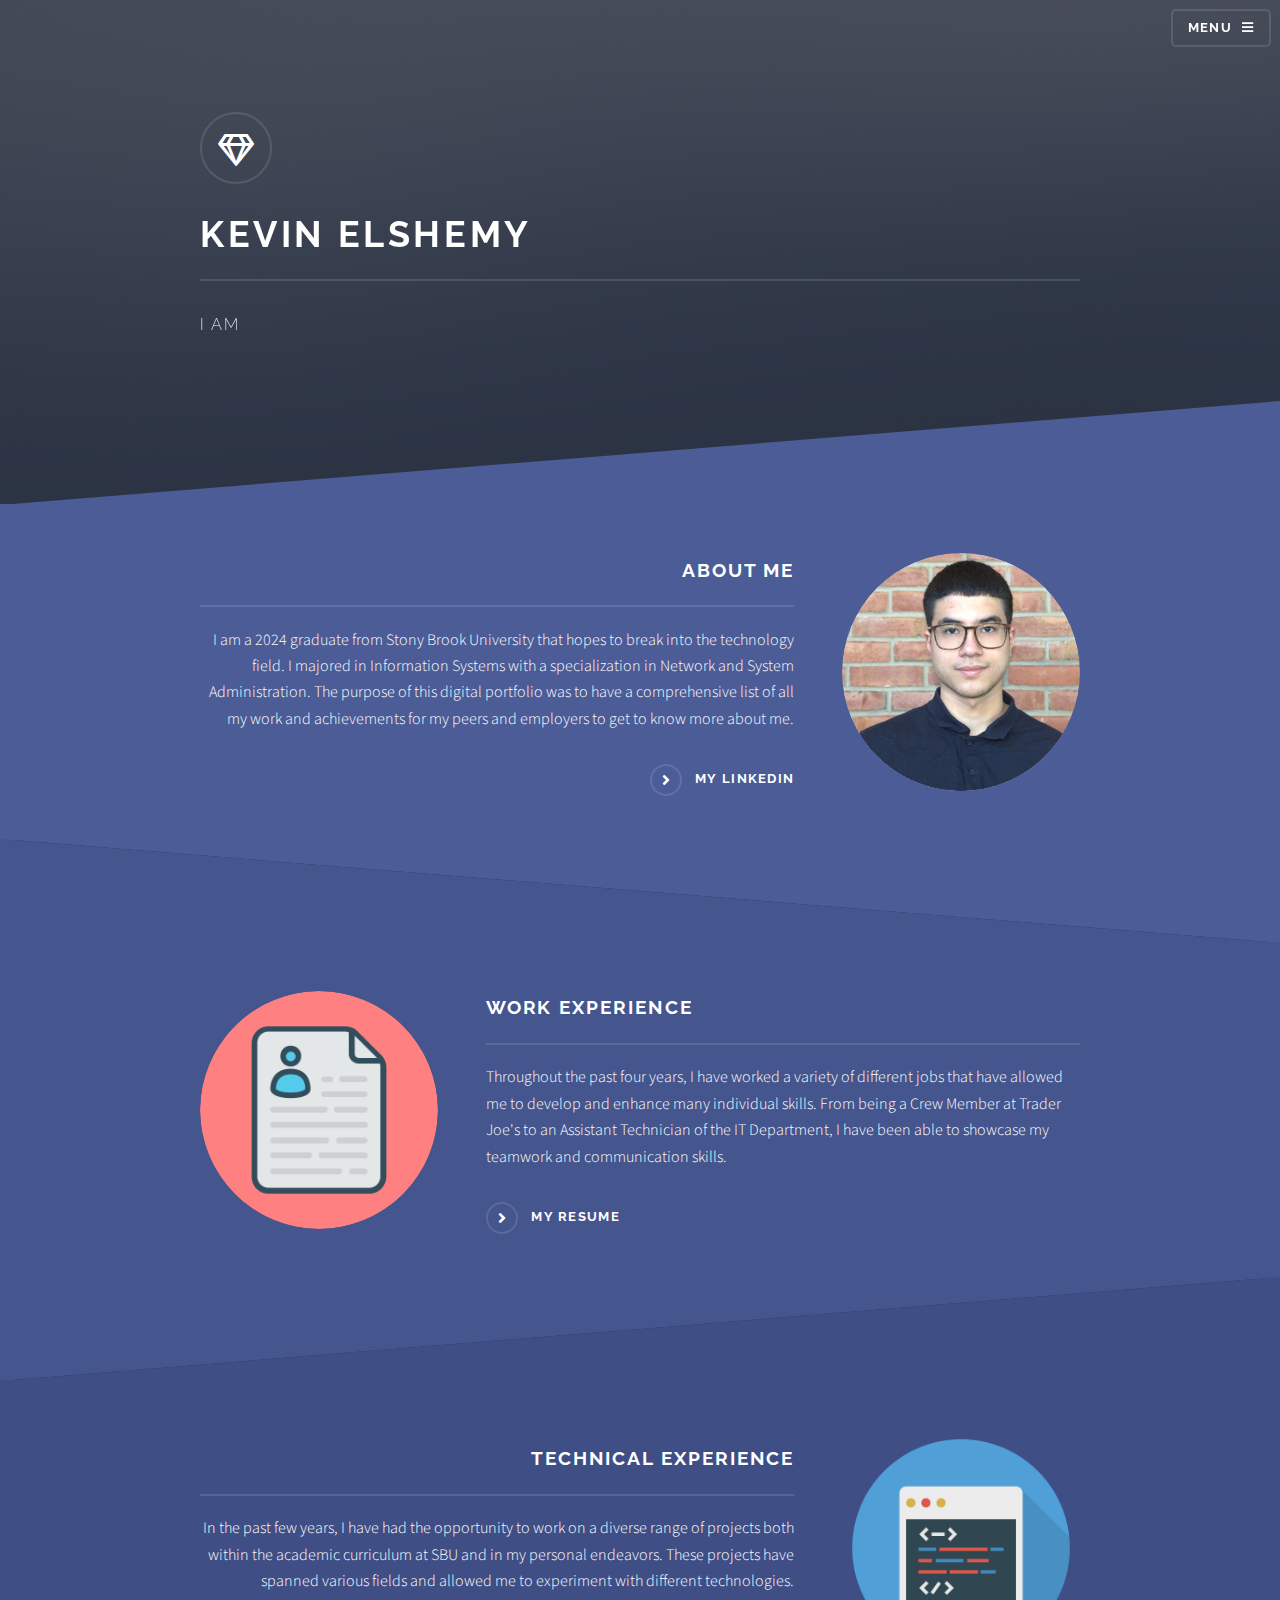
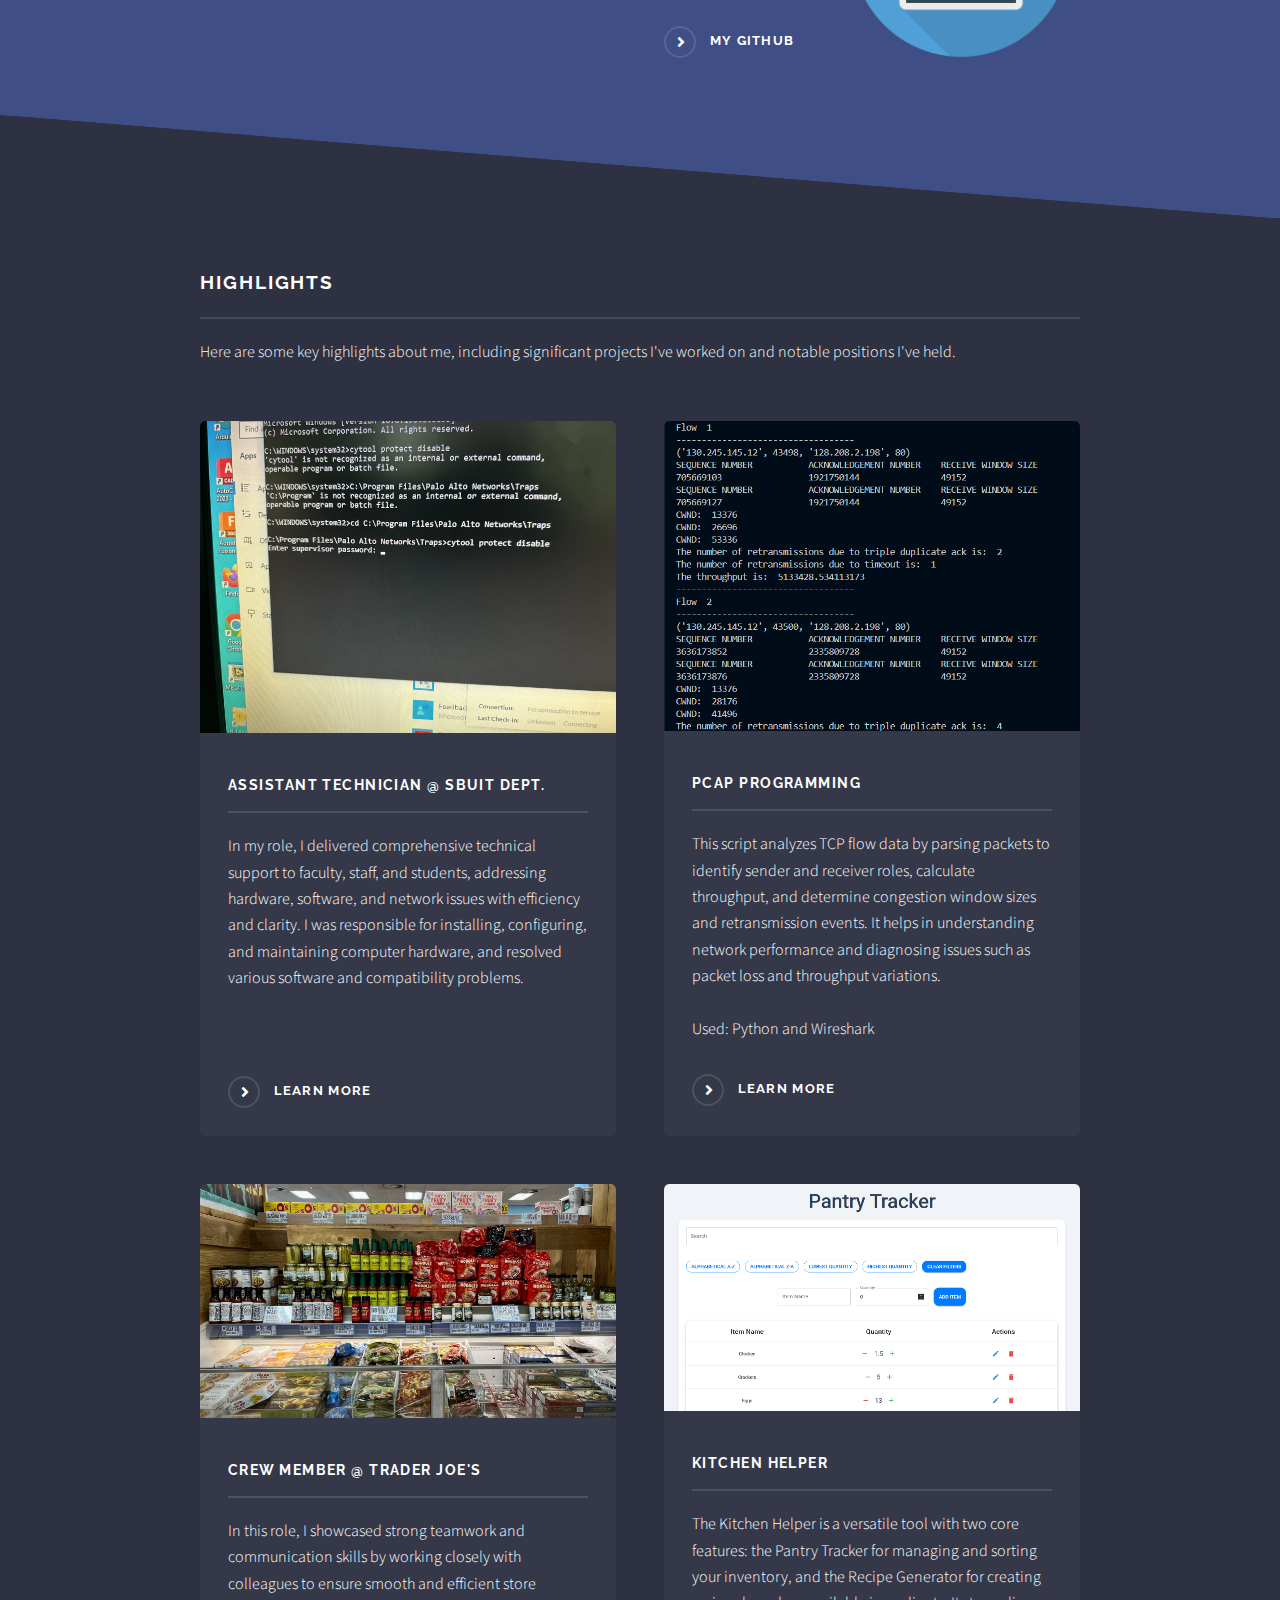
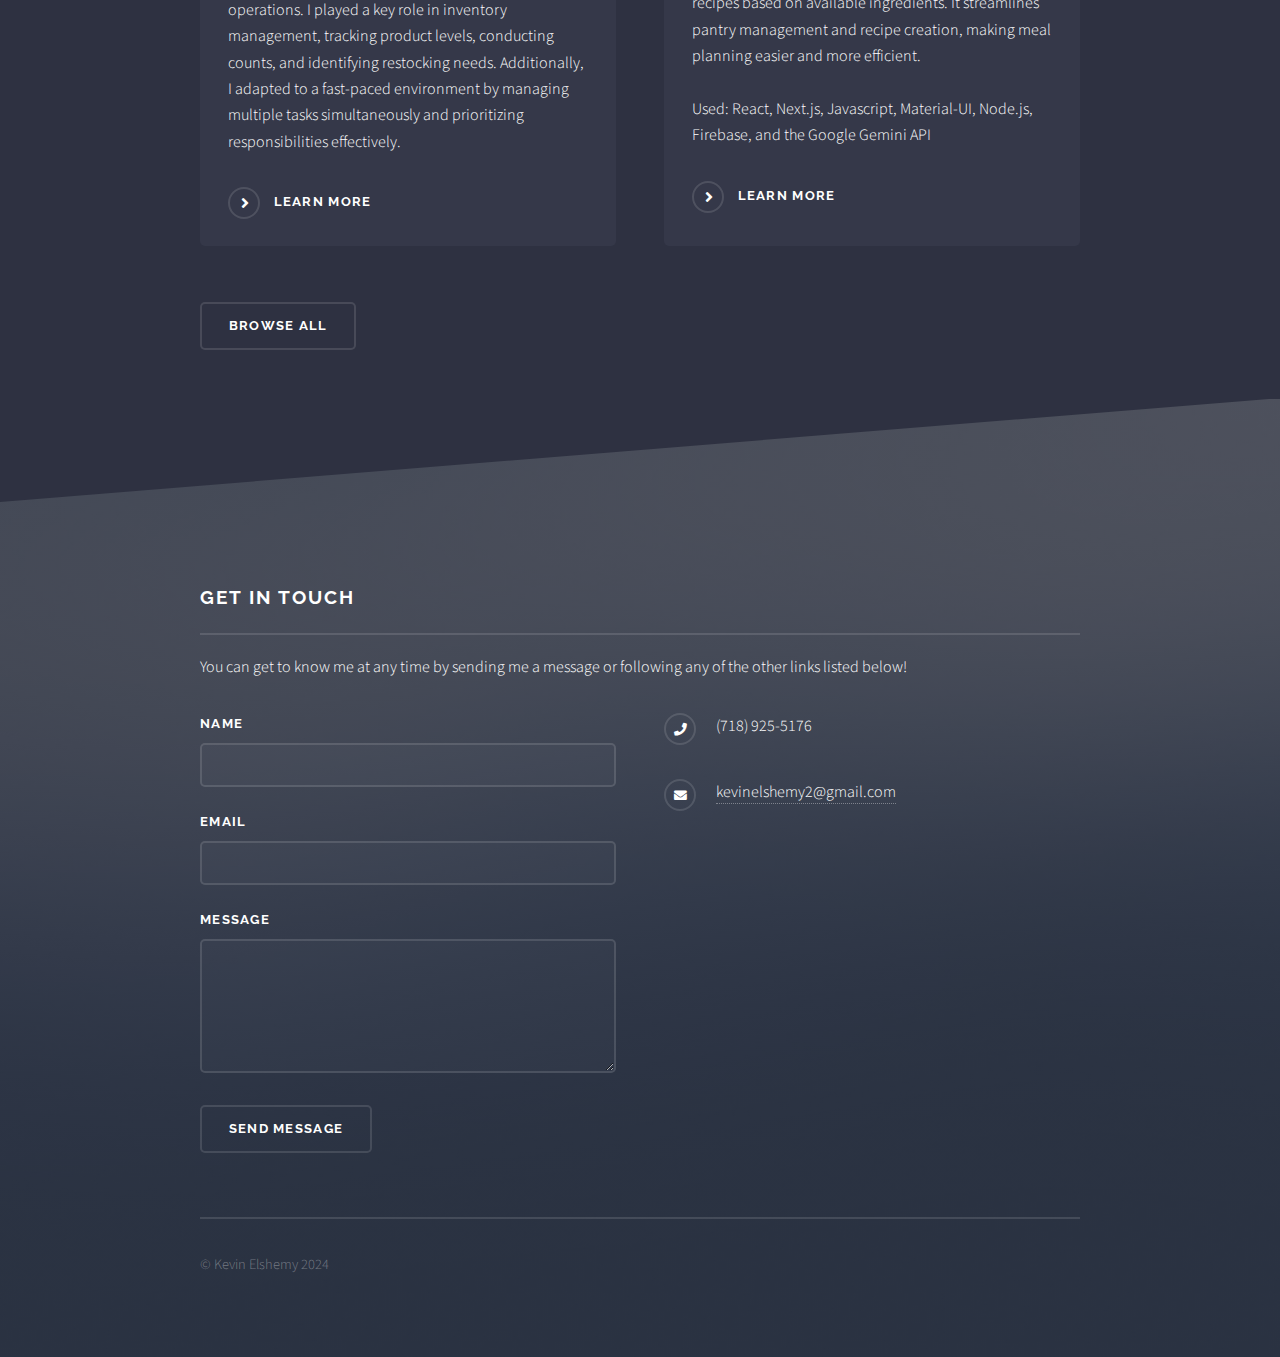
==== index.html @ bd6523e5 "first commit" ====
<!DOCTYPE HTML>

<html>
	<head>
		<title>Kevin Elshemy's Portfolio</title>
		<meta charset="utf-8" />
		<meta name="viewport" content="width=device-width, initial-scale=1, user-scalable=no" />
		<link rel="stylesheet" href="assets/css/main.css" />
		<noscript><link rel="stylesheet" href="assets/css/noscript.css" /></noscript>
	</head>
	<body class="is-preload">

		<!-- Page Wrapper -->
			<div id="page-wrapper">

				<!-- Header -->
					<header id="header" class="alt">
						<h1><a href="index.html">Top</a></h1>
						<nav>
							<a href="#menu">Menu</a>
						</nav>
					</header>

				<!-- Menu -->
					<nav id="menu">
						<div class="inner">
							<h2>Menu</h2>
							<ul class="links">
								<li><a href="index.html">Home</a></li>
								<li><a href="highlights.html">Highlights</a></li>
								<li><a href="skills.html">Skills</a></li>
							</ul>
							<a href="#" class="close">Close</a>
						</div>
					</nav>

				<!-- Banner -->
					<section id="banner">
						<div class="inner">
							<div class="logo"><span class="icon fa-gem"></span></div>
							<h2>Kevin Elshemy</h2>
							<p>I am <span id="changing-text"></span></p>
						</div>
					</section>

				<!-- Wrapper -->
					<section id="wrapper">

						<!-- One -->
							<section id="one" class="wrapper spotlight style1">
								<div class="inner">
									<a href="#" class="image"><img src="images/headshot circle.jpg" alt="" /></a>
									<div class="content">
										<h2 class="major">About Me</h2>
										<p>I am a 2024 graduate from Stony Brook University that hopes to break into the technology field. I majored in Information Systems with a specialization in Network and System Administration. The purpose of this digital portfolio was to have a comprehensive list of all my work and achievements for my peers and employers to get to know more about me.</p>
										<a href="https://www.linkedin.com/in/kevin-elshemy/" class="special">My Linkedin</a>
									</div>
								</div>
							</section>

						<!-- Two -->
							<section id="two" class="wrapper alt spotlight style2">
								<div class="inner">
									<a href="#" class="image"><img src="images/resume icon.png" alt="" /></a>
									<div class="content">
										<h2 class="major">Work Experience</h2>
										<p>Throughout the past four years, I have worked a variety of different jobs that have allowed me to develop and enhance many individual skills. From being a Crew Member at Trader Joe's to an Assistant Technician of the IT Department, I have been able to showcase my teamwork and communication skills.</p>
										<a href="Kevin Elshemy's Official Resume-2.pdf" class="special">My Resume</a>
									</div>
								</div>
							</section>

						<!-- Three -->
							<section id="three" class="wrapper spotlight style3">
								<div class="inner">
									<a href="#" class="image"><img src="images/coding icon.png" alt="" /></a>
									<div class="content">
										<h2 class="major">Technical Experience</h2>
										<p>In the past few years, I have had the opportunity to work on a diverse range of projects both within the academic curriculum at SBU and in my personal endeavors. These projects have spanned various fields and allowed me to experiment with different technologies.</p>
										<a href="https://github.com/kelshemy" class="special">My Github</a>
									</div>
								</div>
							</section>

						<!-- Four -->
							<section id="four" class="wrapper alt style1">
								<div class="inner">
									<h2 class="major">Highlights</h2>
									<p>Here are some key highlights about me, including significant projects I've worked on and notable positions I've held.</p>
									<section class="features">
										<article class="hover-effect-article">
											<span>
												<a href="Internship Report.pdf" class="image"><img src="images/website ss 2.png" alt="" /></a>
												<h3 class="major">Assistant Technician @ SBUIT Dept.</h3>
												<p>In my role, I delivered comprehensive technical support to faculty, staff, and students, addressing hardware, software, and network issues with efficiency and clarity. I was responsible for installing, configuring, and maintaining computer hardware, and resolved various software and compatibility problems.<br><br><br></p>
												<a href="Internship Report.pdf" class="special">Learn more</a>
											</span>
										</article>
										<article class="hover-effect-article">
											<span>
												<a href="https://github.com/kelshemy/pcap-programming" class="image"><img src="images/website ss.png" alt="" /></a>
												<h3 class="major">PCAP Programming</h3>
												<p>This script analyzes TCP flow data by parsing packets to identify sender and receiver roles, calculate throughput, and determine congestion window sizes and retransmission events. It helps in understanding network performance and diagnosing issues such as packet loss and throughput variations. <br><br>
													Used: Python and Wireshark
												</p>
												<a href="https://github.com/kelshemy/pcap-programming" class="special">Learn more</a>
											</span>
										</article>
										<article class="hover-effect-article">
											<span>
												<a href="https://www.traderjoes.com/home/careers/our-crew" class="image"><img src="images/website ss 4.jpg" alt="" /></a>
												<h3 class="major">Crew Member @ Trader Joe's</h3>
												<p>In this role, I showcased strong teamwork and communication skills by working closely with colleagues to ensure smooth and efficient store operations. I played a key role in inventory management, tracking product levels, conducting counts, and identifying restocking needs. Additionally, I adapted to a fast-paced environment by managing multiple tasks simultaneously and prioritizing responsibilities effectively.</p>
												<a href="https://www.traderjoes.com/home/careers/our-crew" class="special">Learn more</a>
											</span>
										</article>
										<article class="hover-effect-article">
											<span>
												<a href="https://github.com/kelshemy/kitchen-helper" class="image"><img src="images/pantry tracker ss.png" alt="" /></a>
												<h3 class="major">Kitchen Helper</h3>
												<p>The Kitchen Helper is a versatile tool with two core features: the Pantry Tracker for managing and sorting your inventory, and the Recipe Generator for creating recipes based on available ingredients. It streamlines pantry management and recipe creation, making meal planning easier and more efficient. <br><br>
													Used: React, Next.js, Javascript, Material-UI, Node.js, Firebase, and the Google Gemini API</p>
												<a href="https://github.com/kelshemy/kitchen-helper" class="special">Learn more</a>
											</span>
										</article>
									</section>
									<ul class="actions">
										<li><a href="highlights.html" class="button">Browse All</a></li>
									</ul>
								</div>
							</section>
					</section>

				<!-- Footer -->
				<section id="footer">
					<div class="inner">
						<h2 class="major">Get in touch</h2>
						<p>You can get to know me at any time by sending me a message or following any of the other links listed below!</p>
						<form method="post" action="#">
							<div class="fields">
								<div class="field">
									<label for="name">Name</label>
									<input type="text" name="name" id="name" />
								</div>
								<div class="field">
									<label for="email">Email</label>
									<input type="email" name="email" id="email" />
								</div>
								<div class="field">
									<label for="message">Message</label>
									<textarea name="message" id="message" rows="4"></textarea>
								</div>
							</div>
							<ul class="actions">
								<li><input type="submit" value="Send Message" /></li>
							</ul>
						</form>
						<ul class="contact">
							<li class="icon solid fa-phone">(718) 925-5176</li>
							<li class="icon solid fa-envelope"><a href="#">kevinelshemy2@gmail.com</a></li>
						</ul>
						<ul class="copyright">
							<li>&copy; Kevin Elshemy 2024</li><li>
						</ul>
					</div>
				</section>

			</div>

		<!-- Scripts -->
			<script src="assets/js/jquery.min.js"></script>
			<script src="assets/js/jquery.scrollex.min.js"></script>
			<script src="assets/js/browser.min.js"></script>
			<script src="assets/js/breakpoints.min.js"></script>
			<script src="assets/js/util.js"></script>
			<script src="assets/js/main.js"></script>

	</body>
</html>
---- assets/css/main.css ----
@import url(fontawesome-all.min.css);
@import url("https://fonts.googleapis.com/css?family=Raleway:200,700|Source+Sans+Pro:300,600,300italic,600italic");

html, body, div, span, applet, object,
iframe, h1, h2, h3, h4, h5, h6, p, blockquote,
pre, a, abbr, acronym, address, big, cite,
code, del, dfn, em, img, ins, kbd, q, s, samp,
small, strike, strong, sub, sup, tt, var, b,
u, i, center, dl, dt, dd, ol, ul, li, fieldset,
form, label, legend, table, caption, tbody,
tfoot, thead, tr, th, td, article, aside,
canvas, details, embed, figure, figcaption,
footer, header, hgroup, menu, nav, output, ruby,
section, summary, time, mark, audio, video {
	margin: 0;
	padding: 0;
	border: 0;
	font-size: 100%;
	font: inherit;
	vertical-align: baseline;}

article, aside, details, figcaption, figure,
footer, header, hgroup, menu, nav, section {
	display: block;}

body {
	line-height: 1;
}

        /* Basic styling for the page */
        body {
            font-family: Arial, sans-serif;
            margin: 0;
            padding: 0;
            background-color: #f0f0f0;
        }
    
        #header {
            padding: 20px;
            background-color: #333;
            color: #fff;
            text-align: center;
        }
    
        /* Skill circle container */
        .skill-container {
            display: flex;
            justify-content: center;
            align-items: center;
            flex-wrap: wrap;
            padding: 20px;
        }
    
        /* Skill circle */
        .skill {
            position: relative;
            width: 200px;
            height: 200px;
            border-radius: 50%;
            background-color: #fff; 
            box-shadow: 0 4px 8px rgba(0, 0, 0, 0.1);
            margin: 20px;
            text-align: center;
            cursor: pointer;
            overflow: hidden; 
            transition: transform 0.3s ease, box-shadow 0.3s ease;
            z-index: 2;
        }
    
        /* Image in the middle of the circle */
        .skill img {
            width: 100px;
            height: 100px;
            margin-top: 40px;
            border-radius: 50%;
            transition: transform 0.3s ease;
            z-index: 3;
            position: relative;
        }
    
        /* Skill name below the image */
        .skill-name {
            position: absolute;
            bottom: 10px;
            left: 50%;
            transform: translateX(-50%);
            font-size: 18px;
            font-weight: bold;
            color: #333;
            z-index: 3; 
        }
    
        /* Progress bar around the circle */
        .skill::before {
            content: '';
            position: absolute;
            top: 0;
            left: 0;
            width: 100%;
            height: 100%;
            border-radius: 50%;
            border: 5px solid transparent;
            box-sizing: border-box;
            transition: border-color 0.3s ease, border-width 0.3s ease;
            z-index: 1;
            background: conic-gradient(
                transparent 0%,
                transparent 100%
            );
        }
    
        /* On hover, animate the proficiency level and breathing effect */
        .skill:hover {
            transform: scale(1.1);
            box-shadow: 0 8px 16px rgba(0, 0, 0, 0.2);
            animation: breathe 1.5s infinite;
        }
    
        /* Breathing animation */
        @keyframes breathe {
            0% {
                transform: scale(1.1);
            }
            50% {
                transform: scale(1.05);
            }
            100% {
                transform: scale(1.1);
            }
        }
    
        /* On hover, animate the proficiency level */
        .skill:hover::before {
            animation: progressAnimation 2s forwards;
        }
    
        /* Progress bar animation */
        @keyframes progressAnimation {
            from {
                border-width: 5px;
                background: conic-gradient(
                    transparent 0%,
                    transparent 0%
                );
            }
            to {
                border-width: 5px;
                background: inherit;
            }
        }
    
        /* Progress bar levels */
        .skill[data-level="70"]::before {
            border-color: #ff4500;
        }
    
        .skill[data-level="80"]::before {
            border-color: #00bfff;
        }
    
        .skill[data-level="90"]::before {
            border-color: #ffd700;
        }

        /* Ensure heading starts on a new line */
        h3.major {
            display: block;
            margin-top: 40px; /* Adjust spacing as needed */
            margin-bottom: 20px;
        }

.timeline-row{
	display: grid;
	grid-template-columns: repeat(auto-fit, minmax(300px, 1fr));
}
.heading {
	font-size: 2.5rem;
	margin: 2rem 0;
	display: flex;
	align-items: center;
	gap: 1rem;
}
.heading i {
	font-size: 4rem;
}
.content-box {
	display: flex;
	flex-direction: column;
	gap: 0.5rem;
	padding: 2rem;
	margin: 0 2rem;
	background-color: rgba(255, 255, 255, 0.15);
	backdrop-filter: blur(20px);
	border: 3px solid rgb(110, 110, 110);
	border-radius: 1rem;
	font-size: 14px;
	transition: 0.4s ease;
	cursor: pointer;
}
.content-box:hover {
	box-shadow: 0 0 25px rgb(0, 255, 255);
	border: 3px solid rgb(0, 255, 255);
}
.timeline-box {
	display: flex;
	flex-direction: column;
	gap: 2rem;
	border-left: 5px solid rgb(0, 255, 255);
}
.content-box h3 {
	font-size: 1.3rem;
}
.date {
	font-size: 1.7rem;
	color: rgb(0, 255, 255);
	font-weight: 700;
}
.content-box:before {
	position: absolute;
	content: '';
	width: 25px;
	height: 25px;
	background-color: rgb(0, 255, 255);
	border-radius: 50%;
	left: -50px;
	top: 90px;
}
.language {
	font-size: 1.7rem;
	color: rgb(0, 255, 255);
	font-weight: 700;
}

/* General styling for the article */
.hover-effect-article {
	position: relative;
	padding: 15px;
	border-radius: 12px;
	overflow: hidden;
	background-color: #333; /* Adjust based on your design */
	transition: background-color 0.3s ease-in-out;
  }
  
  /* Glow effect */
  .hover-effect-article::before {
	content: "";
	position: absolute;
	top: -2px;
	left: -2px;
	width: calc(100% + 4px);
	height: calc(100% + 4px);
	background: linear-gradient(
	  45deg,
	  #FF0000, #FF7300, #FFFB00, #48FF00,
	  #00FFD5, #002BFF, #FF00C8, #FF0000
	);
	background-size: 600%;
	filter: blur(8px);
	z-index: -1;
	opacity: 0;
	transition: opacity 0.3s ease-in-out;
	border-radius: 12px;
	animation: glowing 20s linear infinite;
  }
  
  @keyframes glowing {
	0% {background-position: 0 0;}
	50% {background-position: 400% 0;}
	100% {background-position: 0 0;}
  }
  
  /* Hover effect */
  .hover-effect-article:hover::before {
	opacity: 1;
  }
  
  .hover-effect-article:hover {
	background-color: #222; /* Optional: change background on hover */
  }
  

ol, ul {
	list-style: none;
}

blockquote, q {
	quotes: none;
}

	blockquote:before, blockquote:after, q:before, q:after {
		content: '';
		content: none;
	}

table {
	border-collapse: collapse;
	border-spacing: 0;
}

body {
	-webkit-text-size-adjust: none;
}

mark {
	background-color: transparent;
	color: inherit;
}

input::-moz-focus-inner {
	border: 0;
	padding: 0;
}

input, select, textarea {
	-moz-appearance: none;
	-webkit-appearance: none;
	-ms-appearance: none;
	appearance: none;
}

/* Basic */

	@-ms-viewport {
		width: device-width;
	}

	body {
		-ms-overflow-style: scrollbar;
	}

	@media screen and (max-width: 480px) {

		html, body {
			min-width: 320px;
		}

	}

	html {
		box-sizing: border-box;
	}

	*, *:before, *:after {
		box-sizing: inherit;
	}

	body {
		background-color: #2e3141;
		background-image: linear-gradient(to top, rgba(46, 49, 65, 0.8), rgba(46, 49, 65, 0.8)), url("../../images/bg.jpg");
		background-size: auto,
 cover;
		background-attachment: fixed,
 fixed;
		background-position: center,
 center;
	}

		body.is-preload *, body.is-preload *:before, body.is-preload *:after {
			-moz-animation: none !important;
			-webkit-animation: none !important;
			-ms-animation: none !important;
			animation: none !important;
			-moz-transition: none !important;
			-webkit-transition: none !important;
			-ms-transition: none !important;
			transition: none !important;
		}

/* Type */

	body, input, select, textarea {
		color: #ffffff;
		font-family: "Source Sans Pro", Helvetica, sans-serif;
		font-size: 16.5pt;
		font-weight: 300;
		line-height: 1.65;
	}

		@media screen and (max-width: 1680px) {

			body, input, select, textarea {
				font-size: 13pt;
			}

		}

		@media screen and (max-width: 1280px) {

			body, input, select, textarea {
				font-size: 12pt;
			}

		}

		@media screen and (max-width: 980px) {

			body, input, select, textarea {
				font-size: 12pt;
			}

		}

		@media screen and (max-width: 736px) {

			body, input, select, textarea {
				font-size: 12pt;
			}

		}

		@media screen and (max-width: 480px) {

			body, input, select, textarea {
				font-size: 12pt;
			}

		}

	a {
		-moz-transition: color 0.2s ease-in-out, border-bottom-color 0.2s ease-in-out;
		-webkit-transition: color 0.2s ease-in-out, border-bottom-color 0.2s ease-in-out;
		-ms-transition: color 0.2s ease-in-out, border-bottom-color 0.2s ease-in-out;
		transition: color 0.2s ease-in-out, border-bottom-color 0.2s ease-in-out;
		border-bottom: dotted 1px rgba(255, 255, 255, 0.35);
		color: #ffffff;
		text-decoration: none;
	}

		a:hover {
			border-bottom-color: transparent;
			color: #ffffff !important;
		}

		a.special:not(.button) {
			text-decoration: none;
			border-bottom: 0;
			display: block;
			font-family: Raleway, Helvetica, sans-serif;
			font-size: 0.8em;
			font-weight: 700;
			letter-spacing: 0.1em;
			margin: 0 0 2em 0;
			text-transform: uppercase;
		}

			a.special:not(.button):before {
				-moz-osx-font-smoothing: grayscale;
				-webkit-font-smoothing: antialiased;
				display: inline-block;
				font-style: normal;
				font-variant: normal;
				text-rendering: auto;
				line-height: 1;
				text-transform: none !important;
				font-family: 'Font Awesome 5 Free';
				font-weight: 900;
			}

			a.special:not(.button):before {
				-moz-transition: background-color 0.2s ease-in-out;
				-webkit-transition: background-color 0.2s ease-in-out;
				-ms-transition: background-color 0.2s ease-in-out;
				transition: background-color 0.2s ease-in-out;
				border-radius: 100%;
				border: solid 2px rgba(255, 255, 255, 0.125);
				content: '\f105';
				display: inline-block;
				font-size: 1.25em;
				height: 2em;
				line-height: 1.75em;
				margin-right: 0.85em;
				text-align: center;
				text-indent: 0.15em;
				vertical-align: middle;
				width: 2em;
			}

			a.special:not(.button):hover:before {
				background-color: rgba(255, 255, 255, 0.025);
			}

			a.special:not(.button):active:before {
				background-color: rgba(255, 255, 255, 0.075);
			}

	strong, b {
		color: #ffffff;
		font-weight: 600;
	}

	em, i {
		font-style: italic;
	}

	p {
		margin: 0 0 2em 0;
	}

	h1, h2, h3, h4, h5, h6 {
		color: #ffffff;
		font-family: Raleway, Helvetica, sans-serif;
		font-weight: 700;
		letter-spacing: 0.1em;
		margin: 0 0 1em 0;
		text-transform: uppercase;
	}

		h1 a, h2 a, h3 a, h4 a, h5 a, h6 a {
			color: inherit;
			text-decoration: none;
			border-bottom: 0;
		}

		h1 span, h2 span, h3 span, h4 span, h5 span, h6 span {
			font-weight: 200;
		}

		h1.major, h2.major, h3.major, h4.major, h5.major, h6.major {
			padding-bottom: 1em;
			border-bottom: solid 2px rgba(255, 255, 255, 0.125);
		}

	h2 {
		font-size: 1.2em;
	}

	h3 {
		font-size: 0.9em;
	}

	h4 {
		font-size: 0.7em;
	}

	h5 {
		font-size: 0.7em;
	}

	h6 {
		font-size: 0.7em;
	}

	@media screen and (max-width: 736px) {

		h2 {
			font-size: 1em;
		}

		h3 {
			font-size: 0.8em;
		}

	}

	sub {
		font-size: 0.8em;
		position: relative;
		top: 0.5em;
	}

	sup {
		font-size: 0.8em;
		position: relative;
		top: -0.5em;
	}

	blockquote {
		border-left: solid 4px rgba(255, 255, 255, 0.125);
		font-style: italic;
		margin: 0 0 2em 0;
		padding: 0.5em 0 0.5em 2em;
	}

	code {
		background: rgba(255, 255, 255, 0.025);
		border-radius: 5px;
		border: solid 2px rgba(255, 255, 255, 0.125);
		font-family: "Courier New", monospace;
		font-size: 0.9em;
		margin: 0 0.25em;
		padding: 0.25em 0.65em;
	}

	pre {
		-webkit-overflow-scrolling: touch;
		font-family: "Courier New", monospace;
		font-size: 0.9em;
		margin: 0 0 2em 0;
	}

		pre code {
			display: block;
			line-height: 1.75em;
			padding: 1em 1.5em;
			overflow-x: auto;
		}

	hr {
		border: 0;
		border-bottom: solid 2px rgba(255, 255, 255, 0.125);
		margin: 2.5em 0;
	}

		hr.major {
			margin: 4em 0;
		}

	.align-left {
		text-align: left;
	}

	.align-center {
		text-align: center;
	}

	.align-right {
		text-align: right;
	}

/* Row */

	.row {
		display: flex;
		flex-wrap: wrap;
		box-sizing: border-box;
		align-items: stretch;
	}

		.row > * {
			box-sizing: border-box;
		}

		.row.gtr-uniform > * > :last-child {
			margin-bottom: 0;
		}

		.row.aln-left {
			justify-content: flex-start;
		}

		.row.aln-center {
			justify-content: center;
		}

		.row.aln-right {
			justify-content: flex-end;
		}

		.row.aln-top {
			align-items: flex-start;
		}

		.row.aln-middle {
			align-items: center;
		}

		.row.aln-bottom {
			align-items: flex-end;
		}

		.row > .imp {
			order: -1;
		}

		.row > .col-1 {
			width: 8.33333%;
		}

		.row > .off-1 {
			margin-left: 8.33333%;
		}

		.row > .col-2 {
			width: 16.66667%;
		}

		.row > .off-2 {
			margin-left: 16.66667%;
		}

		.row > .col-3 {
			width: 25%;
		}

		.row > .off-3 {
			margin-left: 25%;
		}

		.row > .col-4 {
			width: 33.33333%;
		}

		.row > .off-4 {
			margin-left: 33.33333%;
		}

		.row > .col-5 {
			width: 41.66667%;
		}

		.row > .off-5 {
			margin-left: 41.66667%;
		}

		.row > .col-6 {
			width: 50%;
		}

		.row > .off-6 {
			margin-left: 50%;
		}

		.row > .col-7 {
			width: 58.33333%;
		}

		.row > .off-7 {
			margin-left: 58.33333%;
		}

		.row > .col-8 {
			width: 66.66667%;
		}

		.row > .off-8 {
			margin-left: 66.66667%;
		}

		.row > .col-9 {
			width: 75%;
		}

		.row > .off-9 {
			margin-left: 75%;
		}

		.row > .col-10 {
			width: 83.33333%;
		}

		.row > .off-10 {
			margin-left: 83.33333%;
		}

		.row > .col-11 {
			width: 91.66667%;
		}

		.row > .off-11 {
			margin-left: 91.66667%;
		}

		.row > .col-12 {
			width: 100%;
		}

		.row > .off-12 {
			margin-left: 100%;
		}

		.row.gtr-0 {
			margin-top: 0;
			margin-left: 0em;
		}

			.row.gtr-0 > * {
				padding: 0 0 0 0em;
			}

			.row.gtr-0.gtr-uniform {
				margin-top: 0em;
			}

				.row.gtr-0.gtr-uniform > * {
					padding-top: 0em;
				}

		.row.gtr-25 {
			margin-top: 0;
			margin-left: -0.4375em;
		}

			.row.gtr-25 > * {
				padding: 0 0 0 0.4375em;
			}

			.row.gtr-25.gtr-uniform {
				margin-top: -0.4375em;
			}

				.row.gtr-25.gtr-uniform > * {
					padding-top: 0.4375em;
				}

		.row.gtr-50 {
			margin-top: 0;
			margin-left: -0.875em;
		}

			.row.gtr-50 > * {
				padding: 0 0 0 0.875em;
			}

			.row.gtr-50.gtr-uniform {
				margin-top: -0.875em;
			}

				.row.gtr-50.gtr-uniform > * {
					padding-top: 0.875em;
				}

		.row {
			margin-top: 0;
			margin-left: -1.75em;
		}

			.row > * {
				padding: 0 0 0 1.75em;
			}

			.row.gtr-uniform {
				margin-top: -1.75em;
			}

				.row.gtr-uniform > * {
					padding-top: 1.75em;
				}

		.row.gtr-150 {
			margin-top: 0;
			margin-left: -2.625em;
		}

			.row.gtr-150 > * {
				padding: 0 0 0 2.625em;
			}

			.row.gtr-150.gtr-uniform {
				margin-top: -2.625em;
			}

				.row.gtr-150.gtr-uniform > * {
					padding-top: 2.625em;
				}

		.row.gtr-200 {
			margin-top: 0;
			margin-left: -3.5em;
		}

			.row.gtr-200 > * {
				padding: 0 0 0 3.5em;
			}

			.row.gtr-200.gtr-uniform {
				margin-top: -3.5em;
			}

				.row.gtr-200.gtr-uniform > * {
					padding-top: 3.5em;
				}

		@media screen and (max-width: 1680px) {

			.row {
				display: flex;
				flex-wrap: wrap;
				box-sizing: border-box;
				align-items: stretch;
			}

				.row > * {
					box-sizing: border-box;
				}

				.row.gtr-uniform > * > :last-child {
					margin-bottom: 0;
				}

				.row.aln-left {
					justify-content: flex-start;
				}

				.row.aln-center {
					justify-content: center;
				}

				.row.aln-right {
					justify-content: flex-end;
				}

				.row.aln-top {
					align-items: flex-start;
				}

				.row.aln-middle {
					align-items: center;
				}

				.row.aln-bottom {
					align-items: flex-end;
				}

				.row > .imp-xlarge {
					order: -1;
				}

				.row > .col-1-xlarge {
					width: 8.33333%;
				}

				.row > .off-1-xlarge {
					margin-left: 8.33333%;
				}

				.row > .col-2-xlarge {
					width: 16.66667%;
				}

				.row > .off-2-xlarge {
					margin-left: 16.66667%;
				}

				.row > .col-3-xlarge {
					width: 25%;
				}

				.row > .off-3-xlarge {
					margin-left: 25%;
				}

				.row > .col-4-xlarge {
					width: 33.33333%;
				}

				.row > .off-4-xlarge {
					margin-left: 33.33333%;
				}

				.row > .col-5-xlarge {
					width: 41.66667%;
				}

				.row > .off-5-xlarge {
					margin-left: 41.66667%;
				}

				.row > .col-6-xlarge {
					width: 50%;
				}

				.row > .off-6-xlarge {
					margin-left: 50%;
				}

				.row > .col-7-xlarge {
					width: 58.33333%;
				}

				.row > .off-7-xlarge {
					margin-left: 58.33333%;
				}

				.row > .col-8-xlarge {
					width: 66.66667%;
				}

				.row > .off-8-xlarge {
					margin-left: 66.66667%;
				}

				.row > .col-9-xlarge {
					width: 75%;
				}

				.row > .off-9-xlarge {
					margin-left: 75%;
				}

				.row > .col-10-xlarge {
					width: 83.33333%;
				}

				.row > .off-10-xlarge {
					margin-left: 83.33333%;
				}

				.row > .col-11-xlarge {
					width: 91.66667%;
				}

				.row > .off-11-xlarge {
					margin-left: 91.66667%;
				}

				.row > .col-12-xlarge {
					width: 100%;
				}

				.row > .off-12-xlarge {
					margin-left: 100%;
				}

				.row.gtr-0 {
					margin-top: 0;
					margin-left: 0em;
				}

					.row.gtr-0 > * {
						padding: 0 0 0 0em;
					}

					.row.gtr-0.gtr-uniform {
						margin-top: 0em;
					}

						.row.gtr-0.gtr-uniform > * {
							padding-top: 0em;
						}

				.row.gtr-25 {
					margin-top: 0;
					margin-left: -0.4375em;
				}

					.row.gtr-25 > * {
						padding: 0 0 0 0.4375em;
					}

					.row.gtr-25.gtr-uniform {
						margin-top: -0.4375em;
					}

						.row.gtr-25.gtr-uniform > * {
							padding-top: 0.4375em;
						}

				.row.gtr-50 {
					margin-top: 0;
					margin-left: -0.875em;
				}

					.row.gtr-50 > * {
						padding: 0 0 0 0.875em;
					}

					.row.gtr-50.gtr-uniform {
						margin-top: -0.875em;
					}

						.row.gtr-50.gtr-uniform > * {
							padding-top: 0.875em;
						}

				.row {
					margin-top: 0;
					margin-left: -1.75em;
				}

					.row > * {
						padding: 0 0 0 1.75em;
					}

					.row.gtr-uniform {
						margin-top: -1.75em;
					}

						.row.gtr-uniform > * {
							padding-top: 1.75em;
						}

				.row.gtr-150 {
					margin-top: 0;
					margin-left: -2.625em;
				}

					.row.gtr-150 > * {
						padding: 0 0 0 2.625em;
					}

					.row.gtr-150.gtr-uniform {
						margin-top: -2.625em;
					}

						.row.gtr-150.gtr-uniform > * {
							padding-top: 2.625em;
						}

				.row.gtr-200 {
					margin-top: 0;
					margin-left: -3.5em;
				}

					.row.gtr-200 > * {
						padding: 0 0 0 3.5em;
					}

					.row.gtr-200.gtr-uniform {
						margin-top: -3.5em;
					}

						.row.gtr-200.gtr-uniform > * {
							padding-top: 3.5em;
						}

		}

		@media screen and (max-width: 1280px) {

			.row {
				display: flex;
				flex-wrap: wrap;
				box-sizing: border-box;
				align-items: stretch;
			}

				.row > * {
					box-sizing: border-box;
				}

				.row.gtr-uniform > * > :last-child {
					margin-bottom: 0;
				}

				.row.aln-left {
					justify-content: flex-start;
				}

				.row.aln-center {
					justify-content: center;
				}

				.row.aln-right {
					justify-content: flex-end;
				}

				.row.aln-top {
					align-items: flex-start;
				}

				.row.aln-middle {
					align-items: center;
				}

				.row.aln-bottom {
					align-items: flex-end;
				}

				.row > .imp-large {
					order: -1;
				}

				.row > .col-1-large {
					width: 8.33333%;
				}

				.row > .off-1-large {
					margin-left: 8.33333%;
				}

				.row > .col-2-large {
					width: 16.66667%;
				}

				.row > .off-2-large {
					margin-left: 16.66667%;
				}

				.row > .col-3-large {
					width: 25%;
				}

				.row > .off-3-large {
					margin-left: 25%;
				}

				.row > .col-4-large {
					width: 33.33333%;
				}

				.row > .off-4-large {
					margin-left: 33.33333%;
				}

				.row > .col-5-large {
					width: 41.66667%;
				}

				.row > .off-5-large {
					margin-left: 41.66667%;
				}

				.row > .col-6-large {
					width: 50%;
				}

				.row > .off-6-large {
					margin-left: 50%;
				}

				.row > .col-7-large {
					width: 58.33333%;
				}

				.row > .off-7-large {
					margin-left: 58.33333%;
				}

				.row > .col-8-large {
					width: 66.66667%;
				}

				.row > .off-8-large {
					margin-left: 66.66667%;
				}

				.row > .col-9-large {
					width: 75%;
				}

				.row > .off-9-large {
					margin-left: 75%;
				}

				.row > .col-10-large {
					width: 83.33333%;
				}

				.row > .off-10-large {
					margin-left: 83.33333%;
				}

				.row > .col-11-large {
					width: 91.66667%;
				}

				.row > .off-11-large {
					margin-left: 91.66667%;
				}

				.row > .col-12-large {
					width: 100%;
				}

				.row > .off-12-large {
					margin-left: 100%;
				}

				.row.gtr-0 {
					margin-top: 0;
					margin-left: 0em;
				}

					.row.gtr-0 > * {
						padding: 0 0 0 0em;
					}

					.row.gtr-0.gtr-uniform {
						margin-top: 0em;
					}

						.row.gtr-0.gtr-uniform > * {
							padding-top: 0em;
						}

				.row.gtr-25 {
					margin-top: 0;
					margin-left: -0.4375em;
				}

					.row.gtr-25 > * {
						padding: 0 0 0 0.4375em;
					}

					.row.gtr-25.gtr-uniform {
						margin-top: -0.4375em;
					}

						.row.gtr-25.gtr-uniform > * {
							padding-top: 0.4375em;
						}

				.row.gtr-50 {
					margin-top: 0;
					margin-left: -0.875em;
				}

					.row.gtr-50 > * {
						padding: 0 0 0 0.875em;
					}

					.row.gtr-50.gtr-uniform {
						margin-top: -0.875em;
					}

						.row.gtr-50.gtr-uniform > * {
							padding-top: 0.875em;
						}

				.row {
					margin-top: 0;
					margin-left: -1.75em;
				}

					.row > * {
						padding: 0 0 0 1.75em;
					}

					.row.gtr-uniform {
						margin-top: -1.75em;
					}

						.row.gtr-uniform > * {
							padding-top: 1.75em;
						}

				.row.gtr-150 {
					margin-top: 0;
					margin-left: -2.625em;
				}

					.row.gtr-150 > * {
						padding: 0 0 0 2.625em;
					}

					.row.gtr-150.gtr-uniform {
						margin-top: -2.625em;
					}

						.row.gtr-150.gtr-uniform > * {
							padding-top: 2.625em;
						}

				.row.gtr-200 {
					margin-top: 0;
					margin-left: -3.5em;
				}

					.row.gtr-200 > * {
						padding: 0 0 0 3.5em;
					}

					.row.gtr-200.gtr-uniform {
						margin-top: -3.5em;
					}

						.row.gtr-200.gtr-uniform > * {
							padding-top: 3.5em;
						}

		}

		@media screen and (max-width: 980px) {

			.row {
				display: flex;
				flex-wrap: wrap;
				box-sizing: border-box;
				align-items: stretch;
			}

				.row > * {
					box-sizing: border-box;
				}

				.row.gtr-uniform > * > :last-child {
					margin-bottom: 0;
				}

				.row.aln-left {
					justify-content: flex-start;
				}

				.row.aln-center {
					justify-content: center;
				}

				.row.aln-right {
					justify-content: flex-end;
				}

				.row.aln-top {
					align-items: flex-start;
				}

				.row.aln-middle {
					align-items: center;
				}

				.row.aln-bottom {
					align-items: flex-end;
				}

				.row > .imp-medium {
					order: -1;
				}

				.row > .col-1-medium {
					width: 8.33333%;
				}

				.row > .off-1-medium {
					margin-left: 8.33333%;
				}

				.row > .col-2-medium {
					width: 16.66667%;
				}

				.row > .off-2-medium {
					margin-left: 16.66667%;
				}

				.row > .col-3-medium {
					width: 25%;
				}

				.row > .off-3-medium {
					margin-left: 25%;
				}

				.row > .col-4-medium {
					width: 33.33333%;
				}

				.row > .off-4-medium {
					margin-left: 33.33333%;
				}

				.row > .col-5-medium {
					width: 41.66667%;
				}

				.row > .off-5-medium {
					margin-left: 41.66667%;
				}

				.row > .col-6-medium {
					width: 50%;
				}

				.row > .off-6-medium {
					margin-left: 50%;
				}

				.row > .col-7-medium {
					width: 58.33333%;
				}

				.row > .off-7-medium {
					margin-left: 58.33333%;
				}

				.row > .col-8-medium {
					width: 66.66667%;
				}

				.row > .off-8-medium {
					margin-left: 66.66667%;
				}

				.row > .col-9-medium {
					width: 75%;
				}

				.row > .off-9-medium {
					margin-left: 75%;
				}

				.row > .col-10-medium {
					width: 83.33333%;
				}

				.row > .off-10-medium {
					margin-left: 83.33333%;
				}

				.row > .col-11-medium {
					width: 91.66667%;
				}

				.row > .off-11-medium {
					margin-left: 91.66667%;
				}

				.row > .col-12-medium {
					width: 100%;
				}

				.row > .off-12-medium {
					margin-left: 100%;
				}

				.row.gtr-0 {
					margin-top: 0;
					margin-left: 0em;
				}

					.row.gtr-0 > * {
						padding: 0 0 0 0em;
					}

					.row.gtr-0.gtr-uniform {
						margin-top: 0em;
					}

						.row.gtr-0.gtr-uniform > * {
							padding-top: 0em;
						}

				.row.gtr-25 {
					margin-top: 0;
					margin-left: -0.4375em;
				}

					.row.gtr-25 > * {
						padding: 0 0 0 0.4375em;
					}

					.row.gtr-25.gtr-uniform {
						margin-top: -0.4375em;
					}

						.row.gtr-25.gtr-uniform > * {
							padding-top: 0.4375em;
						}

				.row.gtr-50 {
					margin-top: 0;
					margin-left: -0.875em;
				}

					.row.gtr-50 > * {
						padding: 0 0 0 0.875em;
					}

					.row.gtr-50.gtr-uniform {
						margin-top: -0.875em;
					}

						.row.gtr-50.gtr-uniform > * {
							padding-top: 0.875em;
						}

				.row {
					margin-top: 0;
					margin-left: -1.75em;
				}

					.row > * {
						padding: 0 0 0 1.75em;
					}

					.row.gtr-uniform {
						margin-top: -1.75em;
					}

						.row.gtr-uniform > * {
							padding-top: 1.75em;
						}

				.row.gtr-150 {
					margin-top: 0;
					margin-left: -2.625em;
				}

					.row.gtr-150 > * {
						padding: 0 0 0 2.625em;
					}

					.row.gtr-150.gtr-uniform {
						margin-top: -2.625em;
					}

						.row.gtr-150.gtr-uniform > * {
							padding-top: 2.625em;
						}

				.row.gtr-200 {
					margin-top: 0;
					margin-left: -3.5em;
				}

					.row.gtr-200 > * {
						padding: 0 0 0 3.5em;
					}

					.row.gtr-200.gtr-uniform {
						margin-top: -3.5em;
					}

						.row.gtr-200.gtr-uniform > * {
							padding-top: 3.5em;
						}

		}

		@media screen and (max-width: 736px) {

			.row {
				display: flex;
				flex-wrap: wrap;
				box-sizing: border-box;
				align-items: stretch;
			}

				.row > * {
					box-sizing: border-box;
				}

				.row.gtr-uniform > * > :last-child {
					margin-bottom: 0;
				}

				.row.aln-left {
					justify-content: flex-start;
				}

				.row.aln-center {
					justify-content: center;
				}

				.row.aln-right {
					justify-content: flex-end;
				}

				.row.aln-top {
					align-items: flex-start;
				}

				.row.aln-middle {
					align-items: center;
				}

				.row.aln-bottom {
					align-items: flex-end;
				}

				.row > .imp-small {
					order: -1;
				}

				.row > .col-1-small {
					width: 8.33333%;
				}

				.row > .off-1-small {
					margin-left: 8.33333%;
				}

				.row > .col-2-small {
					width: 16.66667%;
				}

				.row > .off-2-small {
					margin-left: 16.66667%;
				}

				.row > .col-3-small {
					width: 25%;
				}

				.row > .off-3-small {
					margin-left: 25%;
				}

				.row > .col-4-small {
					width: 33.33333%;
				}

				.row > .off-4-small {
					margin-left: 33.33333%;
				}

				.row > .col-5-small {
					width: 41.66667%;
				}

				.row > .off-5-small {
					margin-left: 41.66667%;
				}

				.row > .col-6-small {
					width: 50%;
				}

				.row > .off-6-small {
					margin-left: 50%;
				}

				.row > .col-7-small {
					width: 58.33333%;
				}

				.row > .off-7-small {
					margin-left: 58.33333%;
				}

				.row > .col-8-small {
					width: 66.66667%;
				}

				.row > .off-8-small {
					margin-left: 66.66667%;
				}

				.row > .col-9-small {
					width: 75%;
				}

				.row > .off-9-small {
					margin-left: 75%;
				}

				.row > .col-10-small {
					width: 83.33333%;
				}

				.row > .off-10-small {
					margin-left: 83.33333%;
				}

				.row > .col-11-small {
					width: 91.66667%;
				}

				.row > .off-11-small {
					margin-left: 91.66667%;
				}

				.row > .col-12-small {
					width: 100%;
				}

				.row > .off-12-small {
					margin-left: 100%;
				}

				.row.gtr-0 {
					margin-top: 0;
					margin-left: 0em;
				}

					.row.gtr-0 > * {
						padding: 0 0 0 0em;
					}

					.row.gtr-0.gtr-uniform {
						margin-top: 0em;
					}

						.row.gtr-0.gtr-uniform > * {
							padding-top: 0em;
						}

				.row.gtr-25 {
					margin-top: 0;
					margin-left: -0.3125em;
				}

					.row.gtr-25 > * {
						padding: 0 0 0 0.3125em;
					}

					.row.gtr-25.gtr-uniform {
						margin-top: -0.3125em;
					}

						.row.gtr-25.gtr-uniform > * {
							padding-top: 0.3125em;
						}

				.row.gtr-50 {
					margin-top: 0;
					margin-left: -0.625em;
				}

					.row.gtr-50 > * {
						padding: 0 0 0 0.625em;
					}

					.row.gtr-50.gtr-uniform {
						margin-top: -0.625em;
					}

						.row.gtr-50.gtr-uniform > * {
							padding-top: 0.625em;
						}

				.row {
					margin-top: 0;
					margin-left: -1.25em;
				}

					.row > * {
						padding: 0 0 0 1.25em;
					}

					.row.gtr-uniform {
						margin-top: -1.25em;
					}

						.row.gtr-uniform > * {
							padding-top: 1.25em;
						}

				.row.gtr-150 {
					margin-top: 0;
					margin-left: -1.875em;
				}

					.row.gtr-150 > * {
						padding: 0 0 0 1.875em;
					}

					.row.gtr-150.gtr-uniform {
						margin-top: -1.875em;
					}

						.row.gtr-150.gtr-uniform > * {
							padding-top: 1.875em;
						}

				.row.gtr-200 {
					margin-top: 0;
					margin-left: -2.5em;
				}

					.row.gtr-200 > * {
						padding: 0 0 0 2.5em;
					}

					.row.gtr-200.gtr-uniform {
						margin-top: -2.5em;
					}

						.row.gtr-200.gtr-uniform > * {
							padding-top: 2.5em;
						}

		}

		@media screen and (max-width: 480px) {

			.row {
				display: flex;
				flex-wrap: wrap;
				box-sizing: border-box;
				align-items: stretch;
			}

				.row > * {
					box-sizing: border-box;
				}

				.row.gtr-uniform > * > :last-child {
					margin-bottom: 0;
				}

				.row.aln-left {
					justify-content: flex-start;
				}

				.row.aln-center {
					justify-content: center;
				}

				.row.aln-right {
					justify-content: flex-end;
				}

				.row.aln-top {
					align-items: flex-start;
				}

				.row.aln-middle {
					align-items: center;
				}

				.row.aln-bottom {
					align-items: flex-end;
				}

				.row > .imp-xsmall {
					order: -1;
				}

				.row > .col-1-xsmall {
					width: 8.33333%;
				}

				.row > .off-1-xsmall {
					margin-left: 8.33333%;
				}

				.row > .col-2-xsmall {
					width: 16.66667%;
				}

				.row > .off-2-xsmall {
					margin-left: 16.66667%;
				}

				.row > .col-3-xsmall {
					width: 25%;
				}

				.row > .off-3-xsmall {
					margin-left: 25%;
				}

				.row > .col-4-xsmall {
					width: 33.33333%;
				}

				.row > .off-4-xsmall {
					margin-left: 33.33333%;
				}

				.row > .col-5-xsmall {
					width: 41.66667%;
				}

				.row > .off-5-xsmall {
					margin-left: 41.66667%;
				}

				.row > .col-6-xsmall {
					width: 50%;
				}

				.row > .off-6-xsmall {
					margin-left: 50%;
				}

				.row > .col-7-xsmall {
					width: 58.33333%;
				}

				.row > .off-7-xsmall {
					margin-left: 58.33333%;
				}

				.row > .col-8-xsmall {
					width: 66.66667%;
				}

				.row > .off-8-xsmall {
					margin-left: 66.66667%;
				}

				.row > .col-9-xsmall {
					width: 75%;
				}

				.row > .off-9-xsmall {
					margin-left: 75%;
				}

				.row > .col-10-xsmall {
					width: 83.33333%;
				}

				.row > .off-10-xsmall {
					margin-left: 83.33333%;
				}

				.row > .col-11-xsmall {
					width: 91.66667%;
				}

				.row > .off-11-xsmall {
					margin-left: 91.66667%;
				}

				.row > .col-12-xsmall {
					width: 100%;
				}

				.row > .off-12-xsmall {
					margin-left: 100%;
				}

				.row.gtr-0 {
					margin-top: 0;
					margin-left: 0em;
				}

					.row.gtr-0 > * {
						padding: 0 0 0 0em;
					}

					.row.gtr-0.gtr-uniform {
						margin-top: 0em;
					}

						.row.gtr-0.gtr-uniform > * {
							padding-top: 0em;
						}

				.row.gtr-25 {
					margin-top: 0;
					margin-left: -0.3125em;
				}

					.row.gtr-25 > * {
						padding: 0 0 0 0.3125em;
					}

					.row.gtr-25.gtr-uniform {
						margin-top: -0.3125em;
					}

						.row.gtr-25.gtr-uniform > * {
							padding-top: 0.3125em;
						}

				.row.gtr-50 {
					margin-top: 0;
					margin-left: -0.625em;
				}

					.row.gtr-50 > * {
						padding: 0 0 0 0.625em;
					}

					.row.gtr-50.gtr-uniform {
						margin-top: -0.625em;
					}

						.row.gtr-50.gtr-uniform > * {
							padding-top: 0.625em;
						}

				.row {
					margin-top: 0;
					margin-left: -1.25em;
				}

					.row > * {
						padding: 0 0 0 1.25em;
					}

					.row.gtr-uniform {
						margin-top: -1.25em;
					}

						.row.gtr-uniform > * {
							padding-top: 1.25em;
						}

				.row.gtr-150 {
					margin-top: 0;
					margin-left: -1.875em;
				}

					.row.gtr-150 > * {
						padding: 0 0 0 1.875em;
					}

					.row.gtr-150.gtr-uniform {
						margin-top: -1.875em;
					}

						.row.gtr-150.gtr-uniform > * {
							padding-top: 1.875em;
						}

				.row.gtr-200 {
					margin-top: 0;
					margin-left: -2.5em;
				}

					.row.gtr-200 > * {
						padding: 0 0 0 2.5em;
					}

					.row.gtr-200.gtr-uniform {
						margin-top: -2.5em;
					}

						.row.gtr-200.gtr-uniform > * {
							padding-top: 2.5em;
						}

		}

		@media screen and (max-width: 360px) {

			.row {
				display: flex;
				flex-wrap: wrap;
				box-sizing: border-box;
				align-items: stretch;
			}

				.row > * {
					box-sizing: border-box;
				}

				.row.gtr-uniform > * > :last-child {
					margin-bottom: 0;
				}

				.row.aln-left {
					justify-content: flex-start;
				}

				.row.aln-center {
					justify-content: center;
				}

				.row.aln-right {
					justify-content: flex-end;
				}

				.row.aln-top {
					align-items: flex-start;
				}

				.row.aln-middle {
					align-items: center;
				}

				.row.aln-bottom {
					align-items: flex-end;
				}

				.row > .imp-xxsmall {
					order: -1;
				}

				.row > .col-1-xxsmall {
					width: 8.33333%;
				}

				.row > .off-1-xxsmall {
					margin-left: 8.33333%;
				}

				.row > .col-2-xxsmall {
					width: 16.66667%;
				}

				.row > .off-2-xxsmall {
					margin-left: 16.66667%;
				}

				.row > .col-3-xxsmall {
					width: 25%;
				}

				.row > .off-3-xxsmall {
					margin-left: 25%;
				}

				.row > .col-4-xxsmall {
					width: 33.33333%;
				}

				.row > .off-4-xxsmall {
					margin-left: 33.33333%;
				}

				.row > .col-5-xxsmall {
					width: 41.66667%;
				}

				.row > .off-5-xxsmall {
					margin-left: 41.66667%;
				}

				.row > .col-6-xxsmall {
					width: 50%;
				}

				.row > .off-6-xxsmall {
					margin-left: 50%;
				}

				.row > .col-7-xxsmall {
					width: 58.33333%;
				}

				.row > .off-7-xxsmall {
					margin-left: 58.33333%;
				}

				.row > .col-8-xxsmall {
					width: 66.66667%;
				}

				.row > .off-8-xxsmall {
					margin-left: 66.66667%;
				}

				.row > .col-9-xxsmall {
					width: 75%;
				}

				.row > .off-9-xxsmall {
					margin-left: 75%;
				}

				.row > .col-10-xxsmall {
					width: 83.33333%;
				}

				.row > .off-10-xxsmall {
					margin-left: 83.33333%;
				}

				.row > .col-11-xxsmall {
					width: 91.66667%;
				}

				.row > .off-11-xxsmall {
					margin-left: 91.66667%;
				}

				.row > .col-12-xxsmall {
					width: 100%;
				}

				.row > .off-12-xxsmall {
					margin-left: 100%;
				}

				.row.gtr-0 {
					margin-top: 0;
					margin-left: 0em;
				}

					.row.gtr-0 > * {
						padding: 0 0 0 0em;
					}

					.row.gtr-0.gtr-uniform {
						margin-top: 0em;
					}

						.row.gtr-0.gtr-uniform > * {
							padding-top: 0em;
						}

				.row.gtr-25 {
					margin-top: 0;
					margin-left: -0.3125em;
				}

					.row.gtr-25 > * {
						padding: 0 0 0 0.3125em;
					}

					.row.gtr-25.gtr-uniform {
						margin-top: -0.3125em;
					}

						.row.gtr-25.gtr-uniform > * {
							padding-top: 0.3125em;
						}

				.row.gtr-50 {
					margin-top: 0;
					margin-left: -0.625em;
				}

					.row.gtr-50 > * {
						padding: 0 0 0 0.625em;
					}

					.row.gtr-50.gtr-uniform {
						margin-top: -0.625em;
					}

						.row.gtr-50.gtr-uniform > * {
							padding-top: 0.625em;
						}

				.row {
					margin-top: 0;
					margin-left: -1.25em;
				}

					.row > * {
						padding: 0 0 0 1.25em;
					}

					.row.gtr-uniform {
						margin-top: -1.25em;
					}

						.row.gtr-uniform > * {
							padding-top: 1.25em;
						}

				.row.gtr-150 {
					margin-top: 0;
					margin-left: -1.875em;
				}

					.row.gtr-150 > * {
						padding: 0 0 0 1.875em;
					}

					.row.gtr-150.gtr-uniform {
						margin-top: -1.875em;
					}

						.row.gtr-150.gtr-uniform > * {
							padding-top: 1.875em;
						}

				.row.gtr-200 {
					margin-top: 0;
					margin-left: -2.5em;
				}

					.row.gtr-200 > * {
						padding: 0 0 0 2.5em;
					}

					.row.gtr-200.gtr-uniform {
						margin-top: -2.5em;
					}

						.row.gtr-200.gtr-uniform > * {
							padding-top: 2.5em;
						}

		}

/* Section/Article */

	section.special, article.special {
		text-align: center;
	}

/* Form */

	form {
		margin: 0 0 2em 0;
	}

		form > :last-child {
			margin-bottom: 0;
		}

		form > .fields {
			display: -moz-flex;
			display: -webkit-flex;
			display: -ms-flex;
			display: flex;
			-moz-flex-wrap: wrap;
			-webkit-flex-wrap: wrap;
			-ms-flex-wrap: wrap;
			flex-wrap: wrap;
			width: calc(100% + 3em);
			margin: -1.5em 0 2em -1.5em;
		}

			form > .fields > .field {
				-moz-flex-grow: 0;
				-webkit-flex-grow: 0;
				-ms-flex-grow: 0;
				flex-grow: 0;
				-moz-flex-shrink: 0;
				-webkit-flex-shrink: 0;
				-ms-flex-shrink: 0;
				flex-shrink: 0;
				padding: 1.5em 0 0 1.5em;
				width: calc(100% - 1.5em);
			}

				form > .fields > .field.half {
					width: calc(50% - 0.75em);
				}

				form > .fields > .field.third {
					width: calc(100%/3 - 0.5em);
				}

				form > .fields > .field.quarter {
					width: calc(25% - 0.375em);
				}

		@media screen and (max-width: 480px) {

			form > .fields {
				width: calc(100% + 3em);
				margin: -1.5em 0 2em -1.5em;
			}

				form > .fields > .field {
					padding: 1.5em 0 0 1.5em;
					width: calc(100% - 1.5em);
				}

					form > .fields > .field.half {
						width: calc(100% - 1.5em);
					}

					form > .fields > .field.third {
						width: calc(100% - 1.5em);
					}

					form > .fields > .field.quarter {
						width: calc(100% - 1.5em);
					}

		}

	label {
		color: #ffffff;
		display: block;
		font-family: Raleway, Helvetica, sans-serif;
		font-size: 0.8em;
		font-weight: 700;
		letter-spacing: 0.1em;
		margin: 0 0 0.7em 0;
		text-transform: uppercase;
	}

	input[type="text"],
	input[type="password"],
	input[type="email"],
	input[type="tel"],
	select,
	textarea {
		-moz-appearance: none;
		-webkit-appearance: none;
		-ms-appearance: none;
		appearance: none;
		background: rgba(255, 255, 255, 0.025);
		border-radius: 5px;
		border: none;
		border: solid 2px rgba(255, 255, 255, 0.125);
		color: inherit;
		display: block;
		outline: 0;
		padding: 0 1em;
		text-decoration: none;
		width: 100%;
	}

		input[type="text"]:invalid,
		input[type="password"]:invalid,
		input[type="email"]:invalid,
		input[type="tel"]:invalid,
		select:invalid,
		textarea:invalid {
			box-shadow: none;
		}

		input[type="text"]:focus,
		input[type="password"]:focus,
		input[type="email"]:focus,
		input[type="tel"]:focus,
		select:focus,
		textarea:focus {
			border-color: #5b6ba6;
		}

	select {
		background-image: url("data:image/svg+xml;charset=utf8,%3Csvg xmlns='http://www.w3.org/2000/svg' width='40' height='40' preserveAspectRatio='none' viewBox='0 0 40 40'%3E%3Cpath d='M9.4,12.3l10.4,10.4l10.4-10.4c0.2-0.2,0.5-0.4,0.9-0.4c0.3,0,0.6,0.1,0.9,0.4l3.3,3.3c0.2,0.2,0.4,0.5,0.4,0.9 c0,0.4-0.1,0.6-0.4,0.9L20.7,31.9c-0.2,0.2-0.5,0.4-0.9,0.4c-0.3,0-0.6-0.1-0.9-0.4L4.3,17.3c-0.2-0.2-0.4-0.5-0.4-0.9 c0-0.4,0.1-0.6,0.4-0.9l3.3-3.3c0.2-0.2,0.5-0.4,0.9-0.4S9.1,12.1,9.4,12.3z' fill='rgba(255, 255, 255, 0.125)' /%3E%3C/svg%3E");
		background-size: 1.25rem;
		background-repeat: no-repeat;
		background-position: calc(100% - 1rem) center;
		height: 2.75em;
		padding-right: 2.75em;
		text-overflow: ellipsis;
	}

		select option {
			color: #ffffff;
			background: #2e3141;
		}

		select:focus::-ms-value {
			background-color: transparent;
		}

		select::-ms-expand {
			display: none;
		}

	input[type="text"],
	input[type="password"],
	input[type="email"],
	select {
		height: 2.75em;
	}

	textarea {
		padding: 0.75em 1em;
	}

	input[type="checkbox"],
	input[type="radio"] {
		-moz-appearance: none;
		-webkit-appearance: none;
		-ms-appearance: none;
		appearance: none;
		display: block;
		float: left;
		margin-right: -2em;
		opacity: 0;
		width: 1em;
		z-index: -1;
	}

		input[type="checkbox"] + label,
		input[type="radio"] + label {
			text-decoration: none;
			color: #ffffff;
			cursor: pointer;
			display: inline-block;
			font-size: 1em;
			font-family: "Source Sans Pro", Helvetica, sans-serif;
			text-transform: none;
			letter-spacing: 0;
			font-weight: 300;
			padding-left: 2.4em;
			padding-right: 0.75em;
			position: relative;
		}

			input[type="checkbox"] + label:before,
			input[type="radio"] + label:before {
				-moz-osx-font-smoothing: grayscale;
				-webkit-font-smoothing: antialiased;
				display: inline-block;
				font-style: normal;
				font-variant: normal;
				text-rendering: auto;
				line-height: 1;
				text-transform: none !important;
				font-family: 'Font Awesome 5 Free';
				font-weight: 900;
			}

			input[type="checkbox"] + label:before,
			input[type="radio"] + label:before {
				background: rgba(255, 255, 255, 0.025);
				border-radius: 5px;
				border: solid 2px rgba(255, 255, 255, 0.125);
				content: '';
				display: inline-block;
				font-size: 0.8em;
				height: 2.0625em;
				left: 0;
				line-height: 2.0625em;
				position: absolute;
				text-align: center;
				top: 0;
				width: 2.0625em;
			}

		input[type="checkbox"]:checked + label:before,
		input[type="radio"]:checked + label:before {
			background: #ffffff;
			border-color: #ffffff;
			content: '\f00c';
			color: #2e3141;
		}

		input[type="checkbox"]:focus + label:before,
		input[type="radio"]:focus + label:before {
			border-color: #4c5c96;
		}

	input[type="checkbox"] + label:before {
		border-radius: 5px;
	}

	input[type="radio"] + label:before {
		border-radius: 100%;
	}

	::-webkit-input-placeholder {
		color: rgba(255, 255, 255, 0.35) !important;
		opacity: 1.0;
	}

	:-moz-placeholder {
		color: rgba(255, 255, 255, 0.35) !important;
		opacity: 1.0;
	}

	::-moz-placeholder {
		color: rgba(255, 255, 255, 0.35) !important;
		opacity: 1.0;
	}

	:-ms-input-placeholder {
		color: rgba(255, 255, 255, 0.35) !important;
		opacity: 1.0;
	}

/* Box */

	.box {
		border-radius: 5px;
		border: solid 2px rgba(255, 255, 255, 0.125);
		margin-bottom: 2em;
		padding: 1.5em;
	}

		.box > :last-child,
		.box > :last-child > :last-child,
		.box > :last-child > :last-child > :last-child {
			margin-bottom: 0;
		}

		.box.alt {
			border: 0;
			border-radius: 0;
			padding: 0;
		}

/* Icon */

	.icon {
		text-decoration: none;
		border-bottom: none;
		position: relative;
	}

		.icon:before {
			-moz-osx-font-smoothing: grayscale;
			-webkit-font-smoothing: antialiased;
			display: inline-block;
			font-style: normal;
			font-variant: normal;
			text-rendering: auto;
			line-height: 1;
			text-transform: none !important;
			font-family: 'Font Awesome 5 Free';
			font-weight: 400;
		}

		.icon > .label {
			display: none;
		}

		.icon:before {
			line-height: inherit;
		}

		.icon.solid:before {
			font-weight: 900;
		}

		.icon.brands:before {
			font-family: 'Font Awesome 5 Brands';
		}

/* Image */

	.image {
		border-radius: 5px;
		border: 0;
		display: inline-block;
		position: relative;
	}

		.image img {
			border-radius: 5px;
			display: block;
		}

		.image.left, .image.right {
			max-width: 40%;
		}

			.image.left img, .image.right img {
				width: 100%;
			}

		.image.left {
			float: left;
			padding: 0 1.5em 1em 0;
			top: 0.25em;
		}

		.image.right {
			float: right;
			padding: 0 0 1em 1.5em;
			top: 0.25em;
		}

		.image.fit {
			display: block;
			margin: 0 0 2em 0;
			width: 100%;
		}

			.image.fit img {
				width: 100%;
			}

		.image.main {
			display: block;
			margin: 0 0 3em 0;
			width: 100%;
		}

			.image.main img {
				width: 100%;
			}

/* List */

	ol {
		list-style: decimal;
		margin: 0 0 2em 0;
		padding-left: 1.25em;
	}

		ol li {
			padding-left: 0.25em;
		}

	ul {
		list-style: disc;
		margin: 0 0 2em 0;
		padding-left: 1em;
	}

		ul li {
			padding-left: 0.5em;
		}

		ul.alt {
			list-style: none;
			padding-left: 0;
		}

			ul.alt li {
				border-top: solid 1px rgba(255, 255, 255, 0.125);
				padding: 0.5em 0;
			}

				ul.alt li:first-child {
					border-top: 0;
					padding-top: 0;
				}

	dl {
		margin: 0 0 2em 0;
	}

		dl dt {
			display: block;
			font-weight: 600;
			margin: 0 0 1em 0;
		}

		dl dd {
			margin-left: 2em;
		}

/* Actions */

	ul.actions {
		display: -moz-flex;
		display: -webkit-flex;
		display: -ms-flex;
		display: flex;
		cursor: default;
		list-style: none;
		margin-left: -1em;
		padding-left: 0;
	}

		ul.actions li {
			padding: 0 0 0 1em;
			vertical-align: middle;
		}

		ul.actions.special {
			-moz-justify-content: center;
			-webkit-justify-content: center;
			-ms-justify-content: center;
			justify-content: center;
			width: 100%;
			margin-left: 0;
		}

			ul.actions.special li:first-child {
				padding-left: 0;
			}

		ul.actions.stacked {
			-moz-flex-direction: column;
			-webkit-flex-direction: column;
			-ms-flex-direction: column;
			flex-direction: column;
			margin-left: 0;
		}

			ul.actions.stacked li {
				padding: 1.3em 0 0 0;
			}

				ul.actions.stacked li:first-child {
					padding-top: 0;
				}

		ul.actions.fit {
			width: calc(100% + 1em);
		}

			ul.actions.fit li {
				-moz-flex-grow: 1;
				-webkit-flex-grow: 1;
				-ms-flex-grow: 1;
				flex-grow: 1;
				-moz-flex-shrink: 1;
				-webkit-flex-shrink: 1;
				-ms-flex-shrink: 1;
				flex-shrink: 1;
				width: 100%;
			}

				ul.actions.fit li > * {
					width: 100%;
				}

			ul.actions.fit.stacked {
				width: 100%;
			}

		@media screen and (max-width: 480px) {

			ul.actions:not(.fixed) {
				-moz-flex-direction: column;
				-webkit-flex-direction: column;
				-ms-flex-direction: column;
				flex-direction: column;
				margin-left: 0;
				width: 100% !important;
			}

				ul.actions:not(.fixed) li {
					-moz-flex-grow: 1;
					-webkit-flex-grow: 1;
					-ms-flex-grow: 1;
					flex-grow: 1;
					-moz-flex-shrink: 1;
					-webkit-flex-shrink: 1;
					-ms-flex-shrink: 1;
					flex-shrink: 1;
					padding: 1em 0 0 0;
					text-align: center;
					width: 100%;
				}

					ul.actions:not(.fixed) li > * {
						width: 100%;
					}

					ul.actions:not(.fixed) li:first-child {
						padding-top: 0;
					}

					ul.actions:not(.fixed) li input[type="submit"],
					ul.actions:not(.fixed) li input[type="reset"],
					ul.actions:not(.fixed) li input[type="button"],
					ul.actions:not(.fixed) li button,
					ul.actions:not(.fixed) li .button {
						width: 100%;
					}

						ul.actions:not(.fixed) li input[type="submit"].icon:before,
						ul.actions:not(.fixed) li input[type="reset"].icon:before,
						ul.actions:not(.fixed) li input[type="button"].icon:before,
						ul.actions:not(.fixed) li button.icon:before,
						ul.actions:not(.fixed) li .button.icon:before {
							margin-left: -0.5rem;
						}

		}

/* Icons */

	ul.icons {
		cursor: default;
		list-style: none;
		padding-left: 0;
	}

		ul.icons li {
			display: inline-block;
			padding: 0 1em 0 0;
		}

			ul.icons li:last-child {
				padding-right: 0;
			}

			ul.icons li .icon:before {
				font-size: 1.25em;
			}

/* Contact */

	ul.contact {
		list-style: none;
		padding: 0;
	}

		ul.contact li {
			text-decoration: none;
			margin: 2.5em 0 0 0;
			padding: 0 0 0 3.25em;
			position: relative;
		}

			ul.contact li:before {
				-moz-osx-font-smoothing: grayscale;
				-webkit-font-smoothing: antialiased;
				display: inline-block;
				font-style: normal;
				font-variant: normal;
				text-rendering: auto;
				line-height: 1;
				text-transform: none !important;
				font-family: 'Font Awesome 5 Free';
				font-weight: 400;
			}

			ul.contact li:before {
				border-radius: 100%;
				border: solid 2px rgba(255, 255, 255, 0.125);
				display: inline-block;
				font-size: 0.8em;
				height: 2.5em;
				left: 0;
				line-height: 2.35em;
				position: absolute;
				text-align: center;
				top: 0;
				width: 2.5em;
			}

			ul.contact li:first-child {
				margin-top: 0;
			}

		@media screen and (max-width: 736px) {

			ul.contact li {
				margin: 1.5em 0 0 0;
			}

		}

/* Pagination */

	ul.pagination {
		cursor: default;
		list-style: none;
		padding-left: 0;
	}

		ul.pagination li {
			display: inline-block;
			padding-left: 0;
			vertical-align: middle;
		}

			ul.pagination li > .page {
				-moz-transition: background-color 0.2s ease-in-out, color 0.2s ease-in-out;
				-webkit-transition: background-color 0.2s ease-in-out, color 0.2s ease-in-out;
				-ms-transition: background-color 0.2s ease-in-out, color 0.2s ease-in-out;
				transition: background-color 0.2s ease-in-out, color 0.2s ease-in-out;
				border-bottom: 0;
				border-radius: 5px;
				display: inline-block;
				height: 1.5em;
				line-height: 1.5em;
				margin: 0 0.125em;
				min-width: 1.5em;
				padding: 0 0.5em;
				text-align: center;
			}

				ul.pagination li > .page:hover {
					background-color: rgba(255, 255, 255, 0.025);
				}

				ul.pagination li > .page.active {
					background-color: #4c5c96;
				}

			ul.pagination li:first-child {
				padding-right: 0.75em;
			}

			ul.pagination li:last-child {
				padding-left: 0.75em;
			}

		@media screen and (max-width: 480px) {

			ul.pagination li:nth-child(n+2):nth-last-child(n+2) {
				display: none;
			}

			ul.pagination li .button {
				width: 100%;
			}

			ul.pagination li:first-child {
				width: calc(50% - 2px);
				text-align: left;
				padding-right: 0.325em;
			}

			ul.pagination li:last-child {
				width: calc(50% - 2px);
				text-align: right;
				padding-left: 0.325em;
			}

		}

/* Table */

	.table-wrapper {
		-webkit-overflow-scrolling: touch;
		overflow-x: auto;
	}

	table {
		margin: 0 0 2em 0;
		width: 100%;
	}

		table tbody tr {
			border: solid 1px rgba(255, 255, 255, 0.125);
			border-left: 0;
			border-right: 0;
		}

			table tbody tr:nth-child(2n + 1) {
				background-color: rgba(255, 255, 255, 0.025);
			}

		table td {
			padding: 0.75em 0.75em;
		}

		table th {
			color: #ffffff;
			font-size: 0.9em;
			font-weight: 600;
			padding: 0 0.75em 0.75em 0.75em;
			text-align: left;
		}

		table thead {
			border-bottom: solid 2px rgba(255, 255, 255, 0.125);
		}

		table tfoot {
			border-top: solid 2px rgba(255, 255, 255, 0.125);
		}

		table.alt {
			border-collapse: separate;
		}

			table.alt tbody tr td {
				border: solid 1px rgba(255, 255, 255, 0.125);
				border-left-width: 0;
				border-top-width: 0;
			}

				table.alt tbody tr td:first-child {
					border-left-width: 1px;
				}

			table.alt tbody tr:first-child td {
				border-top-width: 1px;
			}

			table.alt thead {
				border-bottom: 0;
			}

			table.alt tfoot {
				border-top: 0;
			}

/* Button */

	input[type="submit"],
	input[type="reset"],
	input[type="button"],
	button,
	.button {
		-moz-appearance: none;
		-webkit-appearance: none;
		-ms-appearance: none;
		appearance: none;
		-moz-transition: background-color 0.2s ease-in-out;
		-webkit-transition: background-color 0.2s ease-in-out;
		-ms-transition: background-color 0.2s ease-in-out;
		transition: background-color 0.2s ease-in-out;
		background-color: transparent;
		border-radius: 5px;
		border: 0;
		box-shadow: inset 0 0 0 2px rgba(255, 255, 255, 0.125);
		color: #ffffff !important;
		cursor: pointer;
		display: inline-block;
		font-family: Raleway, Helvetica, sans-serif;
		font-size: 0.8em;
		font-weight: 700;
		height: 3.75em;
		letter-spacing: 0.1em;
		line-height: 3.75em;
		padding: 0 2.25em;
		text-align: center;
		text-decoration: none;
		text-transform: uppercase;
		white-space: nowrap;
	}

		input[type="submit"]:hover,
		input[type="reset"]:hover,
		input[type="button"]:hover,
		button:hover,
		.button:hover {
			background-color: rgba(255, 255, 255, 0.025);
		}

		input[type="submit"]:active,
		input[type="reset"]:active,
		input[type="button"]:active,
		button:active,
		.button:active {
			background-color: rgba(255, 255, 255, 0.075);
		}

		input[type="submit"].icon:before,
		input[type="reset"].icon:before,
		input[type="button"].icon:before,
		button.icon:before,
		.button.icon:before {
			margin-right: 0.5em;
			color: rgba(255, 255, 255, 0.35);
		}

		input[type="submit"].primary,
		input[type="reset"].primary,
		input[type="button"].primary,
		button.primary,
		.button.primary {
			background-color: #4c5c96;
			box-shadow: none;
		}

			input[type="submit"].primary:hover,
			input[type="reset"].primary:hover,
			input[type="button"].primary:hover,
			button.primary:hover,
			.button.primary:hover {
				background-color: #53639e;
			}

			input[type="submit"].primary:active,
			input[type="reset"].primary:active,
			input[type="button"].primary:active,
			button.primary:active,
			.button.primary:active {
				background-color: #45558d;
			}

			input[type="submit"].primary.icon:before,
			input[type="reset"].primary.icon:before,
			input[type="button"].primary.icon:before,
			button.primary.icon:before,
			.button.primary.icon:before {
				color: #7985b0;
			}

		input[type="submit"].fit,
		input[type="reset"].fit,
		input[type="button"].fit,
		button.fit,
		.button.fit {
			width: 100%;
		}

		input[type="submit"].small,
		input[type="reset"].small,
		input[type="button"].small,
		button.small,
		.button.small {
			font-size: 0.6em;
		}

		input[type="submit"].large,
		input[type="reset"].large,
		input[type="button"].large,
		button.large,
		.button.large {
			font-size: 1em;
		}

		input[type="submit"].disabled, input[type="submit"]:disabled,
		input[type="reset"].disabled,
		input[type="reset"]:disabled,
		input[type="button"].disabled,
		input[type="button"]:disabled,
		button.disabled,
		button:disabled,
		.button.disabled,
		.button:disabled {
			opacity: 0.25;
		}

		@media screen and (max-width: 480px) {

			input[type="submit"],
			input[type="reset"],
			input[type="button"],
			button,
			.button {
				padding: 0;
			}

		}

/* Features */

	.features {
		display: -moz-flex;
		display: -webkit-flex;
		display: -ms-flex;
		display: flex;
		-moz-flex-wrap: wrap;
		-webkit-flex-wrap: wrap;
		-ms-flex-wrap: wrap;
		flex-wrap: wrap;
		margin: 0 0 2em 0;
	}

		.features article {
			padding: 1.75em 1.75em 0.1em 1.75em ;
			background-color: #353849;
			border-radius: 5px;
			margin: 1.5em 3em 1.5em 0;
			width: calc(50% - 1.5em);
		}

			.features article:nth-child(2n) {
				margin-right: 0;
			}

			.features article .image {
				border-radius: 5px 5px 0 0;
				display: block;
				margin-bottom: 1.75em;
				margin-left: -1.75em;
				margin-top: -1.75em;
				position: relative;
				width: calc(100% + 3.5em);
			}

				.features article .image img {
					border-radius: 5px 5px 0 0;
					width: 100%;
				}

		@media screen and (max-width: 980px) {

			.features article {
				margin: 1em 2em 1em 0;
				width: calc(50% - 1em);
			}

		}

		@media screen and (max-width: 736px) {

			.features article {
				padding: 1.5em 1.5em 0.1em 1.5em ;
				margin: 0.875em 1.75em 0.875em 0;
				width: calc(50% - 0.875em - 1px);
			}

				.features article .image {
					margin-bottom: 1.5em;
					margin-left: -1.5em;
					margin-top: -1.5em;
					width: calc(100% + 3em);
				}

		}

		@media screen and (max-width: 480px) {

			.features {
				display: block;
			}

				.features article {
					width: 100%;
					margin: 0 0 2em 0 !important;
				}

		}

/* Header */

	#header {
		-moz-transition: background-color 0.2s ease-in-out;
		-webkit-transition: background-color 0.2s ease-in-out;
		-ms-transition: background-color 0.2s ease-in-out;
		transition: background-color 0.2s ease-in-out;
		background-color: rgba(53, 56, 73, 0.95);
		height: 3.5em;
		left: 0;
		line-height: 3.5em;
		padding: 0 1.25em;
		position: fixed;
		top: 0;
		width: 100%;
		z-index: 10000;
	}

		#header h1 {
			-moz-transition: opacity 0.2s ease-in-out, visibility 0.2s;
			-webkit-transition: opacity 0.2s ease-in-out, visibility 0.2s;
			-ms-transition: opacity 0.2s ease-in-out, visibility 0.2s;
			transition: opacity 0.2s ease-in-out, visibility 0.2s;
			border-bottom: 0;
			font-size: 0.8em;
			margin-bottom: 0;
			opacity: 1;
			visibility: visible;
		}

			#header h1 a {
				border: 0;
			}

		#header nav {
			font-family: Raleway, Helvetica, sans-serif;
			font-size: 0.8em;
			font-weight: 700;
			height: 3em;
			letter-spacing: 0.1em;
			line-height: 3em;
			position: absolute;
			right: 0.7em;
			text-transform: uppercase;
			top: 0.7em;
		}

			#header nav a {
				border: 0;
				display: inline-block;
				padding: 0 1em;
			}

				#header nav a:before {
					float: right;
					margin-left: 0.75em;
				}

				#header nav a[href="#menu"] {
					text-decoration: none;
					-moz-transition: background-color 0.2s ease-in-out;
					-webkit-transition: background-color 0.2s ease-in-out;
					-ms-transition: background-color 0.2s ease-in-out;
					transition: background-color 0.2s ease-in-out;
					border-radius: 5px;
					box-shadow: inset 0 0 0 2px rgba(255, 255, 255, 0.125);
					padding: 0 1.35em;
				}

					#header nav a[href="#menu"]:before {
						-moz-osx-font-smoothing: grayscale;
						-webkit-font-smoothing: antialiased;
						display: inline-block;
						font-style: normal;
						font-variant: normal;
						text-rendering: auto;
						line-height: 1;
						text-transform: none !important;
						font-family: 'Font Awesome 5 Free';
						font-weight: 900;
					}

					#header nav a[href="#menu"]:before {
						content: '\f0c9';
						line-height: inherit;
					}

					#header nav a[href="#menu"]:hover {
						background-color: rgba(255, 255, 255, 0.025);
					}

					#header nav a[href="#menu"]:active {
						background-color: rgba(255, 255, 255, 0.075);
					}

		#header.alt {
			background-color: transparent;
		}

			#header.alt h1 {
				opacity: 0;
				visibility: hidden;
			}

		@media screen and (max-width: 736px) {

			#header {
				height: 2.75em;
				line-height: 2.75em;
			}

				#header nav {
					top: 0;
					right: 0;
					height: inherit;
					line-height: inherit;
				}

					#header nav a {
						height: inherit;
						line-height: inherit;
					}

						#header nav a[href="#menu"] {
							box-shadow: none;
							padding: 0 1em;
							border-radius: 0;
						}

							#header nav a[href="#menu"]:hover, #header nav a[href="#menu"]:active {
								background-color: inherit;
							}

		}

		@media screen and (max-width: 480px) {

			#header nav a[href="#menu"] {
				width: 4em;
				white-space: nowrap;
				text-indent: 4em;
				position: relative;
			}

				#header nav a[href="#menu"]:before {
					width: inherit;
					position: absolute;
					top: 0;
					left: 0;
					text-indent: 0;
					text-align: right;
					margin-left: 0;
					padding-right: 1.25em;
				}

		}

/* Menu */

	#page-wrapper {
		-moz-transition: -moz-filter 0.25s ease;
		-webkit-transition: -webkit-filter 0.25s ease;
		-ms-transition: -ms-filter 0.25s ease;
		transition: filter 0.25s ease;
	}

	#menu {
		-moz-align-items: center;
		-webkit-align-items: center;
		-ms-align-items: center;
		align-items: center;
		display: -moz-flex;
		display: -webkit-flex;
		display: -ms-flex;
		display: flex;
		-moz-justify-content: center;
		-webkit-justify-content: center;
		-ms-justify-content: center;
		justify-content: center;
		pointer-events: none;
		-moz-transition: opacity 0.35s ease, visibility 0.35s;
		-webkit-transition: opacity 0.35s ease, visibility 0.35s;
		-ms-transition: opacity 0.35s ease, visibility 0.35s;
		transition: opacity 0.35s ease, visibility 0.35s;
		-moz-user-select: none;
		-webkit-user-select: none;
		-ms-user-select: none;
		user-select: none;
		-webkit-tap-highlight-color: rgba(0, 0, 0, 0);
		background: rgba(46, 49, 65, 0.8);
		cursor: default;
		height: 100%;
		left: 0;
		opacity: 0;
		position: fixed;
		text-align: center;
		top: 0;
		visibility: hidden;
		width: 100%;
	}

		#menu .inner {
			padding: 2.5em 1.5em 0.5em 1.5em ;
			-moz-transform: translateY(0.5em);
			-webkit-transform: translateY(0.5em);
			-ms-transform: translateY(0.5em);
			transform: translateY(0.5em);
			-moz-transition: opacity 0.35s ease, -moz-transform 0.35s ease;
			-webkit-transition: opacity 0.35s ease, -webkit-transform 0.35s ease;
			-ms-transition: opacity 0.35s ease, -ms-transform 0.35s ease;
			transition: opacity 0.35s ease, transform 0.35s ease;
			-webkit-overflow-scrolling: touch;
			background: #4c5c96;
			border-radius: 5px;
			display: block;
			max-width: 100%;
			opacity: 0;
			position: relative;
			width: 18em;
		}

		#menu h2 {
			border-bottom: solid 2px rgba(255, 255, 255, 0.125);
			padding-bottom: 1em;
		}

		#menu .close {
			background-image: url("images/close.svg");
			background-position: 75% 25%;
			background-repeat: no-repeat;
			background-size: 2em 2em;
			border: 0;
			content: '';
			display: block;
			height: 4em;
			overflow: hidden;
			position: absolute;
			right: 0;
			text-align: center;
			text-indent: 4em;
			top: 0;
			width: 4em;
		}

		#menu .links {
			list-style: none;
			margin-bottom: 1.5em;
			padding: 0;
		}

			#menu .links li {
				padding: 0;
			}

				#menu .links li a {
					border-radius: 5px;
					border: 0;
					display: block;
					font-family: Raleway, Helvetica, sans-serif;
					font-size: 0.8em;
					font-weight: 200;
					letter-spacing: 0.1em;
					line-height: 1.85em;
					padding: 0.75em 0;
					text-transform: uppercase;
				}

					#menu .links li a:hover {
						background: #45558d;
					}

		@media screen and (max-width: 736px) {

			#menu .inner {
				max-height: 100%;
				overflow-y: auto;
				overflow-x: hidden;
			}

				#menu .inner .close {
					background-size: 1.5em 1.5em;
				}

		}

	body.is-menu-visible #page-wrapper {
		-moz-filter: blur(1.5px);
		-webkit-filter: blur(1.5px);
		-ms-filter: blur(1.5px);
		filter: blur(1.5px);
	}

	body.is-menu-visible #menu {
		pointer-events: auto;
		opacity: 1;
		visibility: visible;
	}

		body.is-menu-visible #menu .inner {
			-moz-transform: translateY(0);
			-webkit-transform: translateY(0);
			-ms-transform: translateY(0);
			transform: translateY(0);
			opacity: 1;
		}

/* Banner */

	#banner {
		padding: 10em 0 4.75em 0 ;
	}

		#banner .inner {
			margin: 0 auto;
			width: 55em;
		}

		#banner .logo {
			-moz-transition: opacity 2s ease, -moz-transform 1s ease;
			-webkit-transition: opacity 2s ease, -webkit-transform 1s ease;
			-ms-transition: opacity 2s ease, -ms-transform 1s ease;
			transition: opacity 2s ease, transform 1s ease;
			-moz-transform: translateY(0);
			-webkit-transform: translateY(0);
			-ms-transform: translateY(0);
			transform: translateY(0);
			opacity: 1;
			margin: 0 0 1.3em 0;
		}

			#banner .logo .icon {
				border-radius: 100%;
				border: solid 2px rgba(255, 255, 255, 0.125);
				cursor: default;
				display: inline-block;
				font-size: 2em;
				height: 2.25em;
				line-height: 2.25em;
				text-align: center;
				width: 2.25em;
			}

		#banner h2 {
			-moz-transition: opacity 0.5s ease, -moz-transform 0.5s ease, -moz-filter 0.25s ease;
			-webkit-transition: opacity 0.5s ease, -webkit-transform 0.5s ease, -webkit-filter 0.25s ease;
			-ms-transition: opacity 0.5s ease, -ms-transform 0.5s ease, -ms-filter 0.25s ease;
			transition: opacity 0.5s ease, transform 0.5s ease, filter 0.25s ease;
			-moz-transform: translateX(0);
			-webkit-transform: translateX(0);
			-ms-transform: translateX(0);
			transform: translateX(0);
			-moz-transition-delay: 0.65s;
			-webkit-transition-delay: 0.65s;
			-ms-transition-delay: 0.65s;
			transition-delay: 0.65s;
			-moz-filter: blur(0);
			-webkit-filter: blur(0);
			-ms-filter: blur(0);
			filter: blur(0);
			opacity: 1;
			border-bottom: solid 2px rgba(255, 255, 255, 0.125);
			font-size: 2.25em;
			margin-bottom: 0.8em;
			padding-bottom: 0.4em;
		}

		#banner p {
			-moz-transition: opacity 0.5s ease, -moz-transform 0.5s ease, -moz-filter 0.25s ease;
			-webkit-transition: opacity 0.5s ease, -webkit-transform 0.5s ease, -webkit-filter 0.25s ease;
			-ms-transition: opacity 0.5s ease, -ms-transform 0.5s ease, -ms-filter 0.25s ease;
			transition: opacity 0.5s ease, transform 0.5s ease, filter 0.25s ease;
			-moz-transform: translateX(0);
			-webkit-transform: translateX(0);
			-ms-transform: translateX(0);
			transform: translateX(0);
			-moz-transition-delay: 0.8s;
			-webkit-transition-delay: 0.8s;
			-ms-transition-delay: 0.8s;
			transition-delay: 0.8s;
			-moz-filter: blur(0);
			-webkit-filter: blur(0);
			-ms-filter: blur(0);
			filter: blur(0);
			opacity: 1;
			font-family: Raleway, Helvetica, sans-serif;
			font-size: 1em;
			font-weight: 200;
			letter-spacing: 0.1em;
			line-height: 2;
			text-transform: uppercase;
		}

		@media screen and (max-width: 1280px) {

			#banner {
				padding: 7em 0 8.25em 0 ;
				background-color: #2e3141;
				background-image: linear-gradient(to top, rgba(46, 49, 65, 0.8), rgba(46, 49, 65, 0.8)), url("../../images/bg.jpg");
				background-size: auto,
 cover;
				background-position: center,
 center;
				margin-bottom: -6.5em;
			}

		}

		@media screen and (max-width: 980px) {

			#banner {
				padding: 12em 3em 12.375em 3em ;
				margin-bottom: -4.75em;
			}

				#banner .inner {
					width: 100%;
				}

		}

		@media screen and (max-width: 736px) {

			#banner {
				padding: 5em 2em 4.25em 2em ;
				margin-bottom: -2.5em;
			}

				#banner .logo {
					margin: 0 0 1em 0;
				}

					#banner .logo .icon {
						font-size: 1.5em;
					}

				#banner h2 {
					font-size: 1.5em;
				}

				#banner p {
					font-size: 0.8em;
				}

		}

		body.is-preload #banner .logo {
			-moz-transform: translateY(0.5em);
			-webkit-transform: translateY(0.5em);
			-ms-transform: translateY(0.5em);
			transform: translateY(0.5em);
			opacity: 0;
		}

		body.is-preload #banner h2 {
			opacity: 0;
			-moz-transform: translateX(0.25em);
			-webkit-transform: translateX(0.25em);
			-ms-transform: translateX(0.25em);
			transform: translateX(0.25em);
			-moz-filter: blur(2px);
			-webkit-filter: blur(2px);
			-ms-filter: blur(2px);
			filter: blur(2px);
		}

		body.is-preload #banner p {
			opacity: 0;
			-moz-transform: translateX(0.5em);
			-webkit-transform: translateX(0.5em);
			-ms-transform: translateX(0.5em);
			transform: translateX(0.5em);
			-moz-filter: blur(2px);
			-webkit-filter: blur(2px);
			-ms-filter: blur(2px);
			filter: blur(2px);
		}

/* Wrapper */

	#wrapper > header {
		padding: 11em 0 2.25em 0 ;
	}

		#wrapper > header .inner {
			margin: 0 auto;
			width: 55em;
		}

		#wrapper > header h2 {
			border-bottom: solid 2px rgba(255, 255, 255, 0.125);
			font-size: 2em;
			margin-bottom: 0.8em;
			padding-bottom: 0.4em;
		}

		#wrapper > header p {
			font-family: Raleway, Helvetica, sans-serif;
			font-size: 1em;
			font-weight: 200;
			letter-spacing: 0.1em;
			line-height: 2;
			text-transform: uppercase;
		}

	@media screen and (max-width: 1280px) {

		#wrapper > header {
			padding: 9em 0 6.25em 0 ;
			background-color: #2e3141;
			background-image: linear-gradient(to top, rgba(46, 49, 65, 0.8), rgba(46, 49, 65, 0.8)), url("../../images/bg.jpg");
			background-size: auto,
 cover;
			background-position: center,
 0% 30%;
			margin-bottom: -6.5em;
		}

	}

	@media screen and (max-width: 980px) {

		#wrapper > header {
			padding: 11em 3em 7.375em 3em ;
			background-size: auto,
 cover;
			background-position: center,
 0% 0%;
			margin-bottom: -4.75em;
		}

			#wrapper > header .inner {
				width: 100%;
			}

	}

	@media screen and (max-width: 736px) {

		#wrapper > header {
			padding: 6.5em 2em 3em 2em ;
			background-size: auto,
 125%;
			margin-bottom: -2.5em;
		}

			#wrapper > header h2 {
				font-size: 1.25em;
			}

			#wrapper > header p {
				font-size: 0.8em;
			}

	}

	.wrapper {
		background-color: #2e3141;
		margin: 6.5em 0;
		position: relative;
	}

		.wrapper:before, .wrapper:after {
			background-image: url("data:image/svg+xml;charset=utf8,%3Csvg xmlns='http://www.w3.org/2000/svg' width='100' height='100' viewBox='0 0 100 100' preserveAspectRatio='none'%3E%3Cpolygon points='0,100 100,0 100,100' style='fill:%232e3141%3B' /%3E%3C/svg%3E");
		}

		.wrapper:before {
			box-shadow: inset 0 -1px 0 0 #2e3141, 0 1px 0 0 #2e3141;
		}

		.wrapper:after {
			box-shadow: inset 0 -1px 0 0 #2e3141, 0 1px 0 0 #2e3141;
		}

		.wrapper:before, .wrapper:after {
			background-repeat: no-repeat;
			background-size: 100% 100%;
			content: '';
			display: block;
			height: 6.5em;
			position: absolute;
			width: 100%;
		}

		.wrapper:before {
			left: 0;
			top: -6.5em;
		}

		.wrapper:after {
			-moz-transform: scaleY(-1);
			-webkit-transform: scaleY(-1);
			-ms-transform: scaleY(-1);
			transform: scaleY(-1);
			bottom: -6.5em;
			left: 0;
		}

		.wrapper.alt:before {
			-moz-transform: scaleX(-1);
			-webkit-transform: scaleX(-1);
			-ms-transform: scaleX(-1);
			transform: scaleX(-1);
		}

		.wrapper.alt:after {
			-moz-transform: scaleY(-1) scaleX(-1);
			-webkit-transform: scaleY(-1) scaleX(-1);
			-ms-transform: scaleY(-1) scaleX(-1);
			transform: scaleY(-1) scaleX(-1);
		}

		.wrapper .inner {
			padding: 3em 0 1em 0 ;
			margin: 0 auto;
			width: 55em;
		}

		.wrapper.style2 {
			background-color: #353849;
		}

			.wrapper.style2:before, .wrapper.style2:after {
				background-image: url("data:image/svg+xml;charset=utf8,%3Csvg xmlns='http://www.w3.org/2000/svg' width='100' height='100' viewBox='0 0 100 100' preserveAspectRatio='none'%3E%3Cpolygon points='0,100 100,0 100,100' style='fill:%23353849%3B' /%3E%3C/svg%3E");
			}

			.wrapper.style2:before {
				box-shadow: inset 0 -1px 0 0 #353849, 0 1px 0 0 #353849;
			}

			.wrapper.style2:after {
				box-shadow: inset 0 -1px 0 0 #353849, 0 1px 0 0 #353849;
			}

		.wrapper.style3 {
			background-color: #3d4051;
		}

			.wrapper.style3:before, .wrapper.style3:after {
				background-image: url("data:image/svg+xml;charset=utf8,%3Csvg xmlns='http://www.w3.org/2000/svg' width='100' height='100' viewBox='0 0 100 100' preserveAspectRatio='none'%3E%3Cpolygon points='0,100 100,0 100,100' style='fill:%233d4051%3B' /%3E%3C/svg%3E");
			}

			.wrapper.style3:before {
				box-shadow: inset 0 -1px 0 0 #3d4051, 0 1px 0 0 #3d4051;
			}

			.wrapper.style3:after {
				box-shadow: inset 0 -1px 0 0 #3d4051, 0 1px 0 0 #3d4051;
			}

		.wrapper.style4 {
			background-color: #454858;
		}

			.wrapper.style4:before, .wrapper.style4:after {
				background-image: url("data:image/svg+xml;charset=utf8,%3Csvg xmlns='http://www.w3.org/2000/svg' width='100' height='100' viewBox='0 0 100 100' preserveAspectRatio='none'%3E%3Cpolygon points='0,100 100,0 100,100' style='fill:%23454858%3B' /%3E%3C/svg%3E");
			}

			.wrapper.style4:before {
				box-shadow: inset 0 -1px 0 0 #454858, 0 1px 0 0 #454858;
			}

			.wrapper.style4:after {
				box-shadow: inset 0 -1px 0 0 #454858, 0 1px 0 0 #454858;
			}

		.wrapper.style5 {
			background-color: #4d5060;
		}

			.wrapper.style5:before, .wrapper.style5:after {
				background-image: url("data:image/svg+xml;charset=utf8,%3Csvg xmlns='http://www.w3.org/2000/svg' width='100' height='100' viewBox='0 0 100 100' preserveAspectRatio='none'%3E%3Cpolygon points='0,100 100,0 100,100' style='fill:%234d5060%3B' /%3E%3C/svg%3E");
			}

			.wrapper.style5:before {
				box-shadow: inset 0 -1px 0 0 #4d5060, 0 1px 0 0 #4d5060;
			}

			.wrapper.style5:after {
				box-shadow: inset 0 -1px 0 0 #4d5060, 0 1px 0 0 #4d5060;
			}

		.wrapper.style6 {
			background-color: #555867;
		}

			.wrapper.style6:before, .wrapper.style6:after {
				background-image: url("data:image/svg+xml;charset=utf8,%3Csvg xmlns='http://www.w3.org/2000/svg' width='100' height='100' viewBox='0 0 100 100' preserveAspectRatio='none'%3E%3Cpolygon points='0,100 100,0 100,100' style='fill:%23555867%3B' /%3E%3C/svg%3E");
			}

			.wrapper.style6:before {
				box-shadow: inset 0 -1px 0 0 #555867, 0 1px 0 0 #555867;
			}

			.wrapper.style6:after {
				box-shadow: inset 0 -1px 0 0 #555867, 0 1px 0 0 #555867;
			}

		.wrapper.spotlight {
			background-color: #4c5c96;
		}

			.wrapper.spotlight:before, .wrapper.spotlight:after {
				background-image: url("data:image/svg+xml;charset=utf8,%3Csvg xmlns='http://www.w3.org/2000/svg' width='100' height='100' viewBox='0 0 100 100' preserveAspectRatio='none'%3E%3Cpolygon points='0,100 100,0 100,100' style='fill:%234c5c96%3B' /%3E%3C/svg%3E");
			}

			.wrapper.spotlight:before {
				box-shadow: inset 0 -1px 0 0 #4c5c96, 0 1px 0 0 #4c5c96;
			}

			.wrapper.spotlight:after {
				box-shadow: inset 0 -1px 0 0 #4c5c96, 0 1px 0 0 #4c5c96;
			}

			.wrapper.spotlight .inner {
				display: -moz-flex;
				display: -webkit-flex;
				display: -ms-flex;
				display: flex;
				-moz-align-items: center;
				-webkit-align-items: center;
				-ms-align-items: center;
				align-items: center;
				-moz-flex-direction: row;
				-webkit-flex-direction: row;
				-ms-flex-direction: row;
				flex-direction: row;
			}

			.wrapper.spotlight .image {
				border-radius: 100%;
				margin: 0 3em 2em 0;
				width: 22em;
				overflow: hidden;
				-ms-flex: 1;
			}

				.wrapper.spotlight .image img {
					border-radius: 100%;
					width: 100%;
				}

			.wrapper.spotlight .content {
				width: 100%;
				-ms-flex: 2;
			}

			.wrapper.spotlight:nth-child(2n - 1) .inner {
				-moz-flex-direction: row-reverse;
				-webkit-flex-direction: row-reverse;
				-ms-flex-direction: row-reverse;
				flex-direction: row-reverse;
				text-align: right;
			}

			.wrapper.spotlight:nth-child(2n - 1) .image {
				margin: 0 0 2em 3em;
			}

			.wrapper.spotlight.style2 {
				background-color: #45558d;
			}

				.wrapper.spotlight.style2:before, .wrapper.spotlight.style2:after {
					background-image: url("data:image/svg+xml;charset=utf8,%3Csvg xmlns='http://www.w3.org/2000/svg' width='100' height='100' viewBox='0 0 100 100' preserveAspectRatio='none'%3E%3Cpolygon points='0,100 100,0 100,100' style='fill:%2345558d%3B' /%3E%3C/svg%3E");
				}

				.wrapper.spotlight.style2:before {
					box-shadow: inset 0 -1px 0 0 #45558d, 0 1px 0 0 #45558d;
				}

				.wrapper.spotlight.style2:after {
					box-shadow: inset 0 -1px 0 0 #45558d, 0 1px 0 0 #45558d;
				}

			.wrapper.spotlight.style3 {
				background-color: #3f4e85;
			}

				.wrapper.spotlight.style3:before, .wrapper.spotlight.style3:after {
					background-image: url("data:image/svg+xml;charset=utf8,%3Csvg xmlns='http://www.w3.org/2000/svg' width='100' height='100' viewBox='0 0 100 100' preserveAspectRatio='none'%3E%3Cpolygon points='0,100 100,0 100,100' style='fill:%233f4e85%3B' /%3E%3C/svg%3E");
				}

				.wrapper.spotlight.style3:before {
					box-shadow: inset 0 -1px 0 0 #3f4e85, 0 1px 0 0 #3f4e85;
				}

				.wrapper.spotlight.style3:after {
					box-shadow: inset 0 -1px 0 0 #3f4e85, 0 1px 0 0 #3f4e85;
				}

			.wrapper.spotlight.style4 {
				background-color: #39477c;
			}

				.wrapper.spotlight.style4:before, .wrapper.spotlight.style4:after {
					background-image: url("data:image/svg+xml;charset=utf8,%3Csvg xmlns='http://www.w3.org/2000/svg' width='100' height='100' viewBox='0 0 100 100' preserveAspectRatio='none'%3E%3Cpolygon points='0,100 100,0 100,100' style='fill:%2339477c%3B' /%3E%3C/svg%3E");
				}

				.wrapper.spotlight.style4:before {
					box-shadow: inset 0 -1px 0 0 #39477c, 0 1px 0 0 #39477c;
				}

				.wrapper.spotlight.style4:after {
					box-shadow: inset 0 -1px 0 0 #39477c, 0 1px 0 0 #39477c;
				}

			.wrapper.spotlight.style5 {
				background-color: #324072;
			}

				.wrapper.spotlight.style5:before, .wrapper.spotlight.style5:after {
					background-image: url("data:image/svg+xml;charset=utf8,%3Csvg xmlns='http://www.w3.org/2000/svg' width='100' height='100' viewBox='0 0 100 100' preserveAspectRatio='none'%3E%3Cpolygon points='0,100 100,0 100,100' style='fill:%23324072%3B' /%3E%3C/svg%3E");
				}

				.wrapper.spotlight.style5:before {
					box-shadow: inset 0 -1px 0 0 #324072, 0 1px 0 0 #324072;
				}

				.wrapper.spotlight.style5:after {
					box-shadow: inset 0 -1px 0 0 #324072, 0 1px 0 0 #324072;
				}

			.wrapper.spotlight.style6 {
				background-color: #2d3a69;
			}

				.wrapper.spotlight.style6:before, .wrapper.spotlight.style6:after {
					background-image: url("data:image/svg+xml;charset=utf8,%3Csvg xmlns='http://www.w3.org/2000/svg' width='100' height='100' viewBox='0 0 100 100' preserveAspectRatio='none'%3E%3Cpolygon points='0,100 100,0 100,100' style='fill:%232d3a69%3B' /%3E%3C/svg%3E");
				}

				.wrapper.spotlight.style6:before {
					box-shadow: inset 0 -1px 0 0 #2d3a69, 0 1px 0 0 #2d3a69;
				}

				.wrapper.spotlight.style6:after {
					box-shadow: inset 0 -1px 0 0 #2d3a69, 0 1px 0 0 #2d3a69;
				}

		@media screen and (max-width: 980px) {

			.wrapper {
				margin: 4.75em 0;
			}

				.wrapper:before, .wrapper:after {
					height: 4.75em;
				}

				.wrapper:before {
					top: -4.75em;
				}

				.wrapper:after {
					bottom: -4.75em;
					left: 0;
				}

				.wrapper .inner {
					padding: 3em 3em 1em 3em ;
					width: 100%;
				}

				.wrapper.spotlight .image {
					margin: 0 2em 2em 0;
					width: 32em;
				}

				.wrapper.spotlight:nth-child(2n - 1) .image {
					margin: 0 0 2em 2em;
				}

		}

		@media screen and (max-width: 736px) {

			.wrapper {
				margin: 2.5em 0;
			}

				.wrapper:before, .wrapper:after {
					height: 2.5em;
				}

				.wrapper:before {
					top: -2.5em;
				}

				.wrapper:after {
					bottom: -2.5em;
					left: 0;
				}

				.wrapper .inner {
					padding: 2em 2em 0.1em 2em ;
				}

				.wrapper.spotlight .inner {
					-moz-align-items: -moz-flex-start;
					-webkit-align-items: -webkit-flex-start;
					-ms-align-items: -ms-flex-start;
					align-items: flex-start;
				}

				.wrapper.spotlight .image {
					width: 19em;
					margin: 0 1.75em 2em 0;
				}

				.wrapper.spotlight:nth-child(2n - 1) .image {
					margin: 0 0 2em 1.75em;
				}

		}

		@media screen and (max-width: 480px) {

			.wrapper.spotlight .inner {
				display: block;
			}

			.wrapper.spotlight .image {
				margin: 0 0 1em 0 !important;
				max-width: 85%;
				width: 12em;
			}

		}

		@media screen and (max-width: 360px) {

			.wrapper .inner {
				padding: 2em 1.5em 0.1em 1.5em ;
			}

		}

/* Footer */

	#footer .inner {
		padding: 5em 0 3em 0 ;
		display: -moz-flex;
		display: -webkit-flex;
		display: -ms-flex;
		display: flex;
		-moz-flex-direction: row;
		-webkit-flex-direction: row;
		-ms-flex-direction: row;
		flex-direction: row;
		-moz-flex-wrap: wrap;
		-webkit-flex-wrap: wrap;
		-ms-flex-wrap: wrap;
		flex-wrap: wrap;
		margin: 0 auto;
		width: 55em;
	}

		#footer .inner > * {
			width: 100%;
		}

		#footer .inner form {
			margin: 0 3em 0 0;
			width: calc(50% - 1.5em);
		}

		#footer .inner .contact {
			width: calc(50% - 1.5em);
		}

		#footer .inner .copyright {
			border-top: solid 2px rgba(255, 255, 255, 0.125);
			list-style: none;
			margin: 4em 0 2em 0;
			padding: 2em 0 0 0;
			width: 100%;
		}

			#footer .inner .copyright li {
				border-left: solid 2px rgba(255, 255, 255, 0.125);
				color: rgba(255, 255, 255, 0.35);
				display: inline-block;
				font-size: 0.9em;
				line-height: 1;
				margin-left: 1em;
				padding: 0;
				padding-left: 1em;
			}

				#footer .inner .copyright li:first-child {
					border-left: 0;
					margin-left: 0;
					padding-left: 0;
				}

				#footer .inner .copyright li a {
					color: inherit;
				}

	@media screen and (max-width: 1280px) {

		#footer {
			background-color: #2e3141;
			background-image: linear-gradient(to top, rgba(46, 49, 65, 0.8), rgba(46, 49, 65, 0.8)), url("../../images/bg.jpg");
			background-size: auto,
 cover;
			background-position: center,
 center;
			margin-top: -6.5em;
			padding-top: 6.5em;
		}

	}

	@media screen and (max-width: 980px) {

		#footer {
			margin-top: -4.75em;
			padding-top: 4.75em;
		}

			#footer .inner {
				padding: 3em 3em 1em 3em ;
				display: block;
				width: 100%;
			}

				#footer .inner form {
					width: 100%;
					margin: 0 0 4em 0;
				}

				#footer .inner .contact {
					width: 100%;
					margin: 0 0 4em 0;
				}

				#footer .inner .copyright {
					margin: 4em 0 2em 0;
				}

	}

	@media screen and (max-width: 736px) {

		#footer {
			margin-top: -2.5em;
			padding-top: 2.5em;
		}

			#footer .inner {
				padding: 2em 2em 0.1em 2em ;
			}

				#footer .inner form {
					margin: 0 0 3em 0;
				}

				#footer .inner .contact {
					margin: 0 0 3em 0;
				}

	}

	@media screen and (max-width: 480px) {

		#footer .inner .copyright li {
			border-left: 0;
			display: block;
			margin: 1em 0 0 0;
			padding-left: 0;
		}

			#footer .inner .copyright li:first-child {
				margin-top: 0;
			}

	}

	@media screen and (max-width: 360px) {

		#footer .inner {
			padding: 2em 1.5em 0.1em 1.5em ;
		}

	}
---- assets/css/noscript.css ----
/*
	Solid State by HTML5 UP
	html5up.net | @ajlkn
	Free for personal and commercial use under the CCA 3.0 license (html5up.net/license)
*/

/* Banner */

	body.is-preload #banner .logo {
		-moz-transform: none;
		-webkit-transform: none;
		-ms-transform: none;
		transform: none;
		opacity: 1;
	}

	body.is-preload #banner h2 {
		opacity: 1;
		-moz-transform: none;
		-webkit-transform: none;
		-ms-transform: none;
		transform: none;
		-moz-filter: none;
		-webkit-filter: none;
		-ms-filter: none;
		filter: none;
	}

	body.is-preload #banner p {
		opacity: 01;
		-moz-transform: none;
		-webkit-transform: none;
		-ms-transform: none;
		transform: none;
		-moz-filter: none;
		-webkit-filter: none;
		-ms-filter: none;
		filter: none;
	}
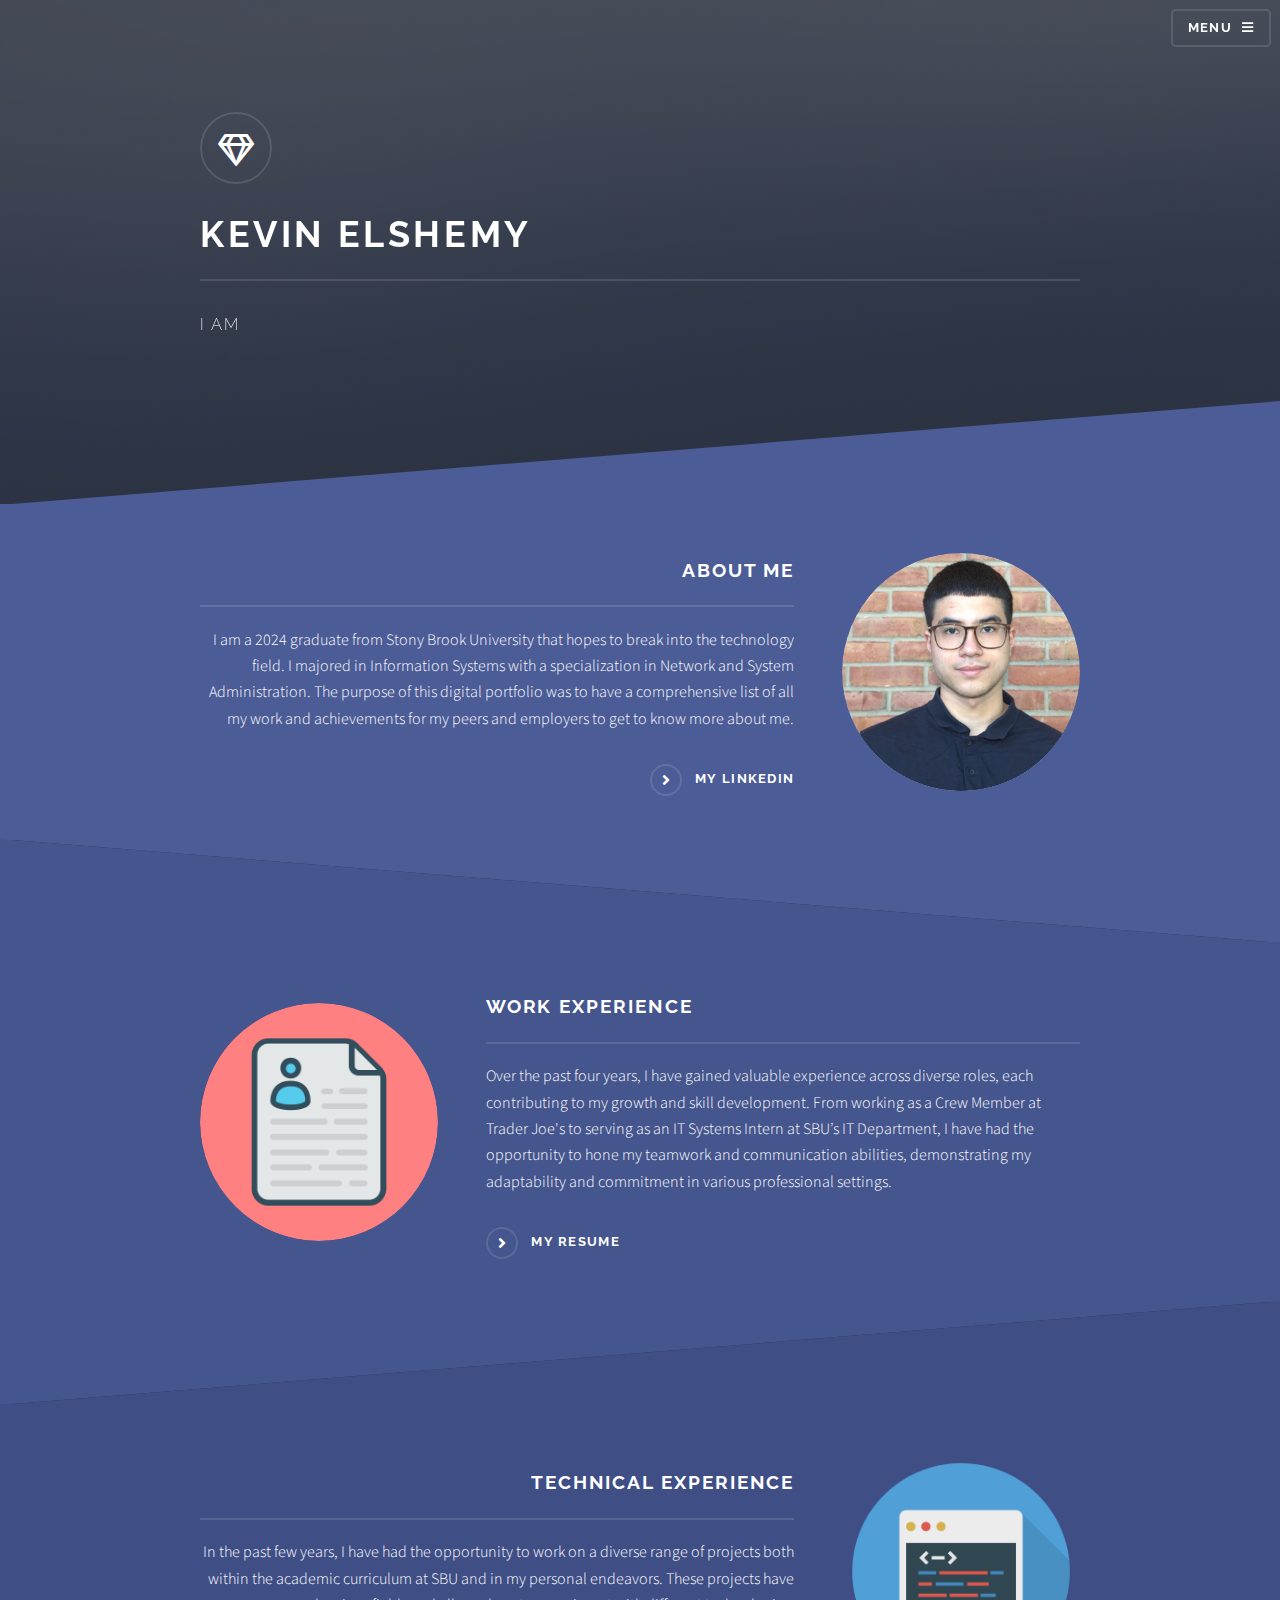
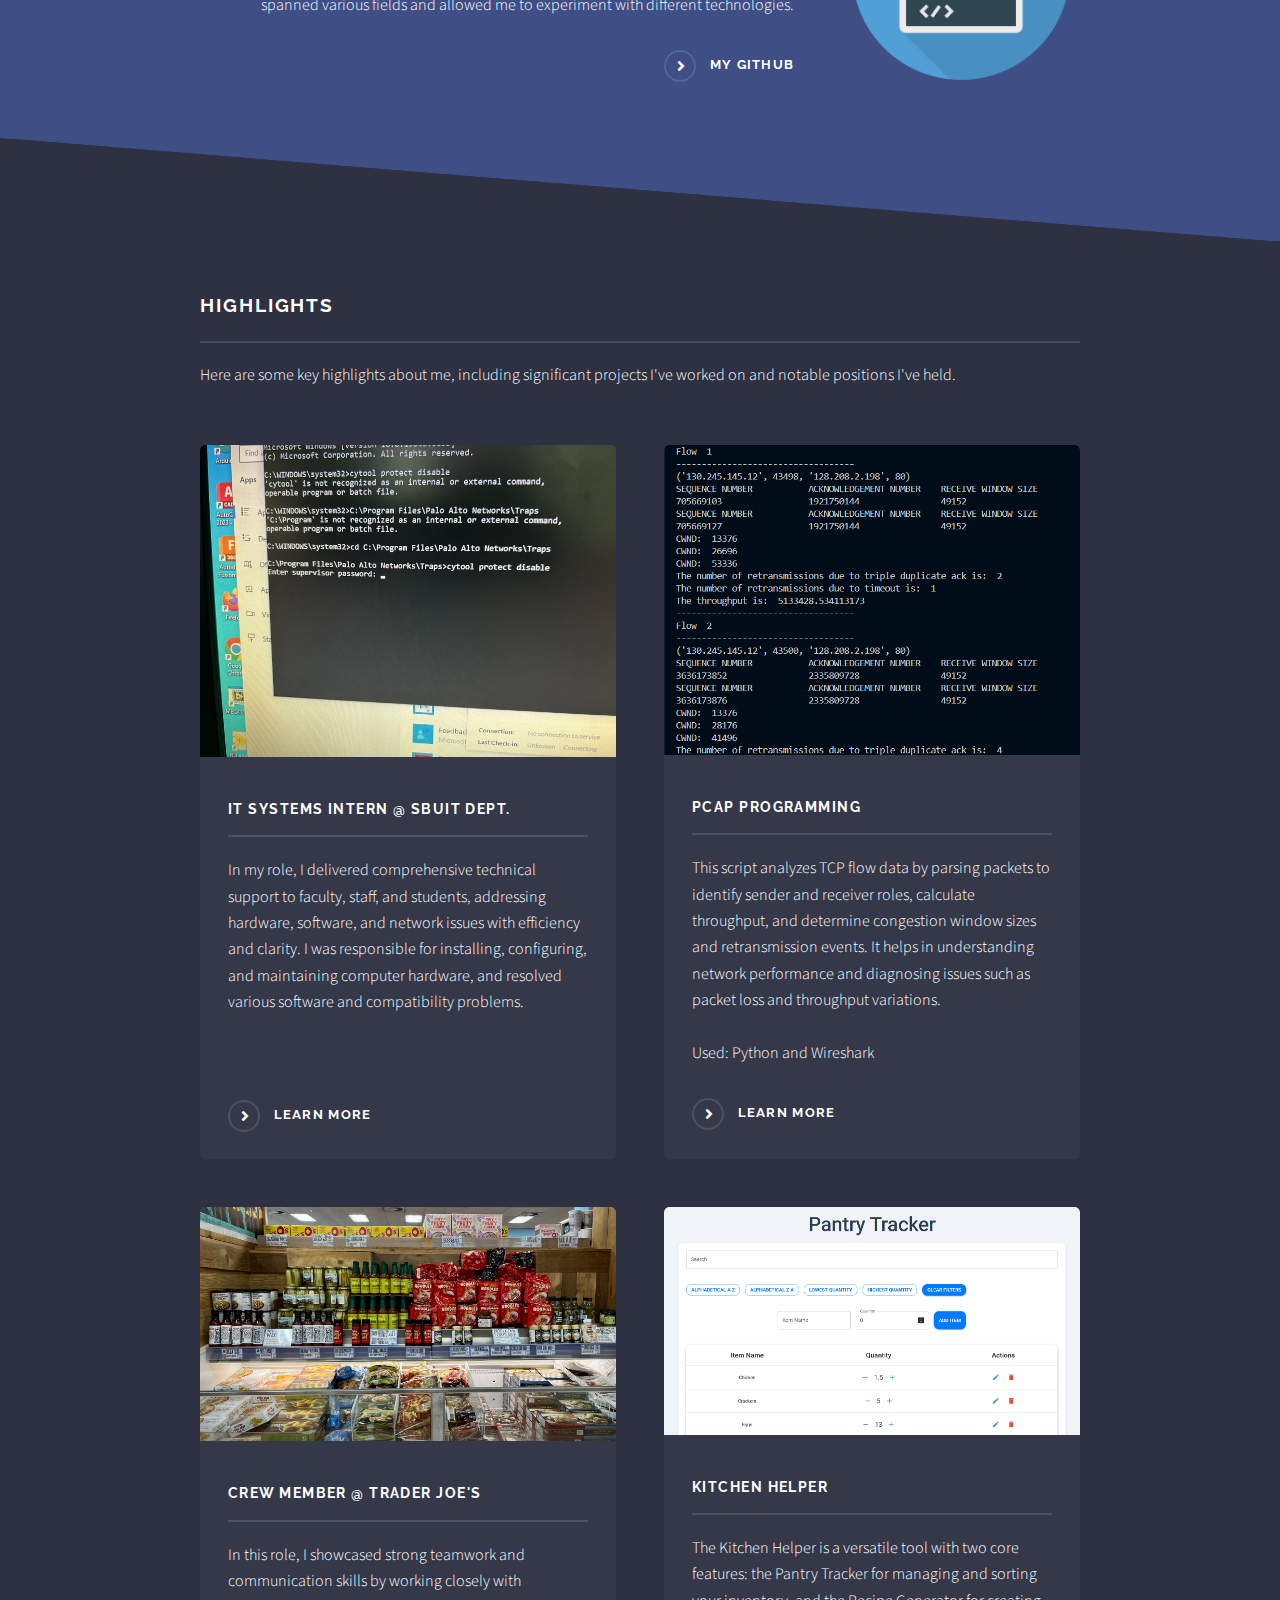
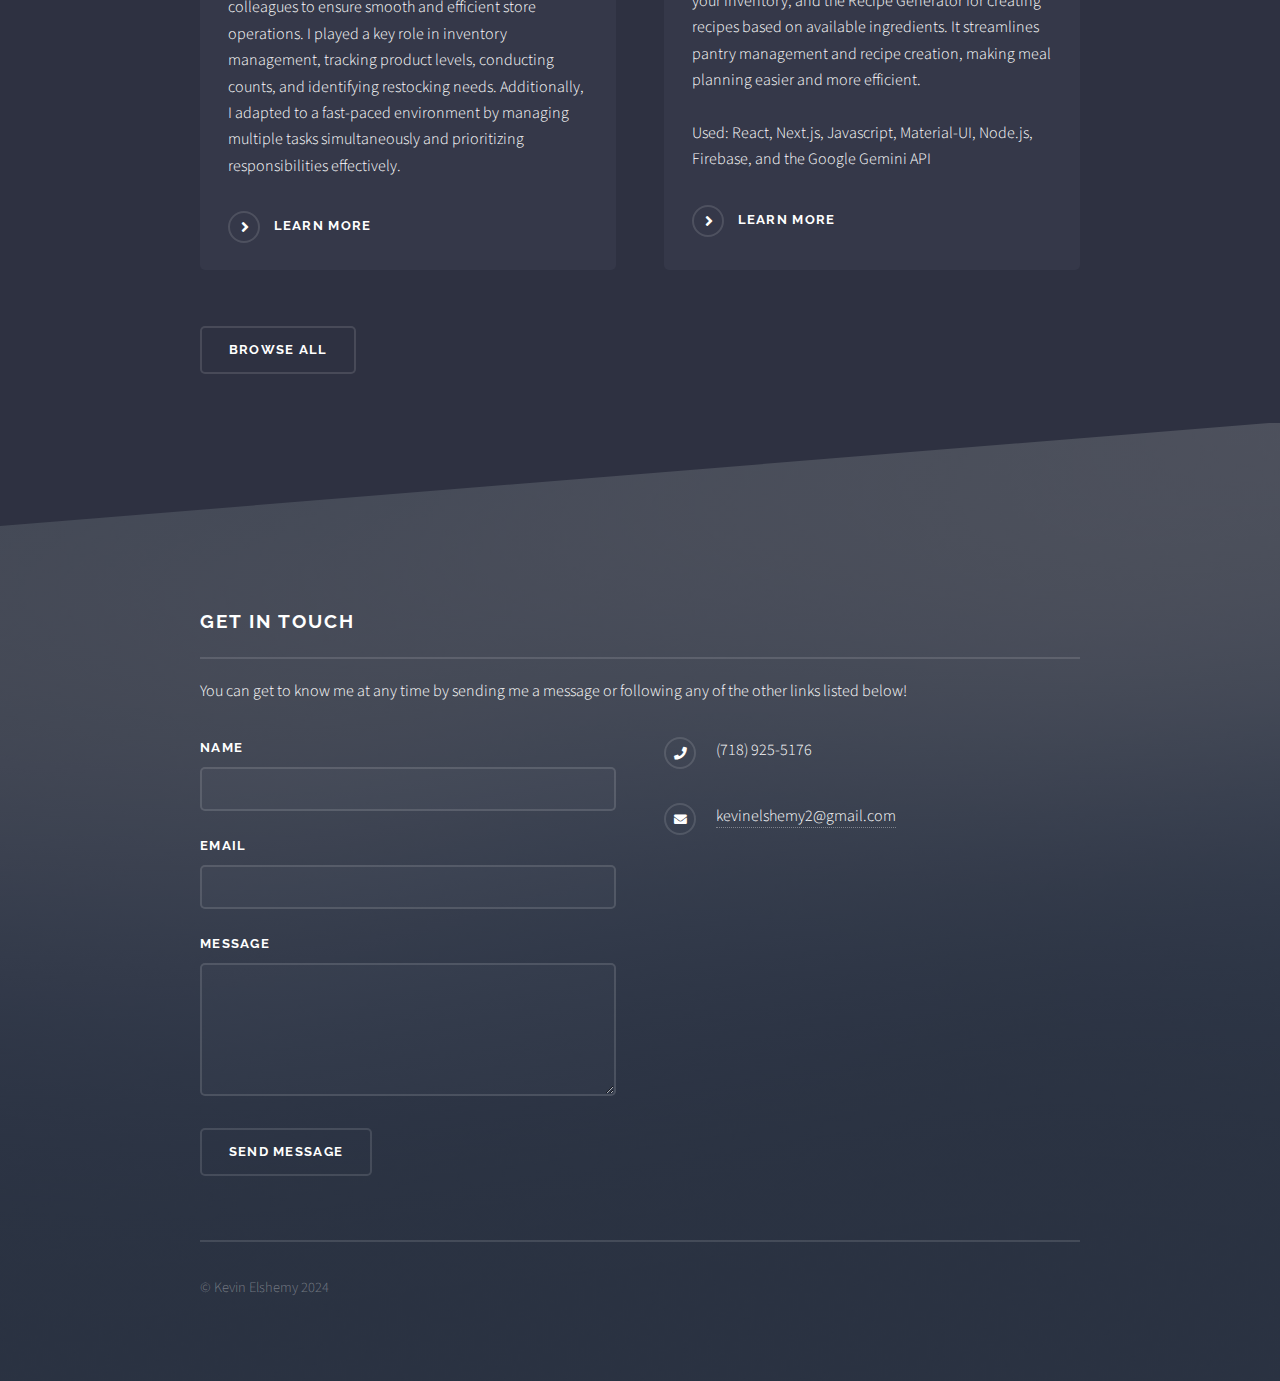
==== commit 15a52213: "updates" ====
--- a/index.html
+++ b/index.html
@@ -49,7 +49,7 @@
 						<!-- One -->
 							<section id="one" class="wrapper spotlight style1">
 								<div class="inner">
-									<a href="#" class="image"><img src="images/headshot circle.jpg" alt="" /></a>
+									<a href="https://www.linkedin.com/in/kevin-elshemy/" class="image"><img src="images/headshot circle.jpg" alt="" /></a>
 									<div class="content">
 										<h2 class="major">About Me</h2>
 										<p>I am a 2024 graduate from Stony Brook University that hopes to break into the technology field. I majored in Information Systems with a specialization in Network and System Administration. The purpose of this digital portfolio was to have a comprehensive list of all my work and achievements for my peers and employers to get to know more about me.</p>
@@ -61,11 +61,11 @@
 						<!-- Two -->
 							<section id="two" class="wrapper alt spotlight style2">
 								<div class="inner">
-									<a href="#" class="image"><img src="images/resume icon.png" alt="" /></a>
+									<a href="Resume.pdf" class="image"><img src="images/resume icon.png" alt="" /></a>
 									<div class="content">
 										<h2 class="major">Work Experience</h2>
-										<p>Throughout the past four years, I have worked a variety of different jobs that have allowed me to develop and enhance many individual skills. From being a Crew Member at Trader Joe's to an Assistant Technician of the IT Department, I have been able to showcase my teamwork and communication skills.</p>
-										<a href="Kevin Elshemy's Official Resume-2.pdf" class="special">My Resume</a>
+										<p>Over the past four years, I have gained valuable experience across diverse roles, each contributing to my growth and skill development. From working as a Crew Member at Trader Joe's to serving as an IT Systems Intern at SBU’s IT Department, I have had the opportunity to hone my teamwork and communication abilities, demonstrating my adaptability and commitment in various professional settings.</p>
+										<a href="Resume.pdf" class="special">My Resume</a>
 									</div>
 								</div>
 							</section>
@@ -73,7 +73,7 @@
 						<!-- Three -->
 							<section id="three" class="wrapper spotlight style3">
 								<div class="inner">
-									<a href="#" class="image"><img src="images/coding icon.png" alt="" /></a>
+									<a href="https://github.com/kelshemy" class="image"><img src="images/coding icon.png" alt="" /></a>
 									<div class="content">
 										<h2 class="major">Technical Experience</h2>
 										<p>In the past few years, I have had the opportunity to work on a diverse range of projects both within the academic curriculum at SBU and in my personal endeavors. These projects have spanned various fields and allowed me to experiment with different technologies.</p>
@@ -91,7 +91,7 @@
 										<article class="hover-effect-article">
 											<span>
 												<a href="Internship Report.pdf" class="image"><img src="images/website ss 2.png" alt="" /></a>
-												<h3 class="major">Assistant Technician @ SBUIT Dept.</h3>
+												<h3 class="major">IT Systems Intern @ SBUIT Dept.</h3>
 												<p>In my role, I delivered comprehensive technical support to faculty, staff, and students, addressing hardware, software, and network issues with efficiency and clarity. I was responsible for installing, configuring, and maintaining computer hardware, and resolved various software and compatibility problems.<br><br><br></p>
 												<a href="Internship Report.pdf" class="special">Learn more</a>
 											</span>
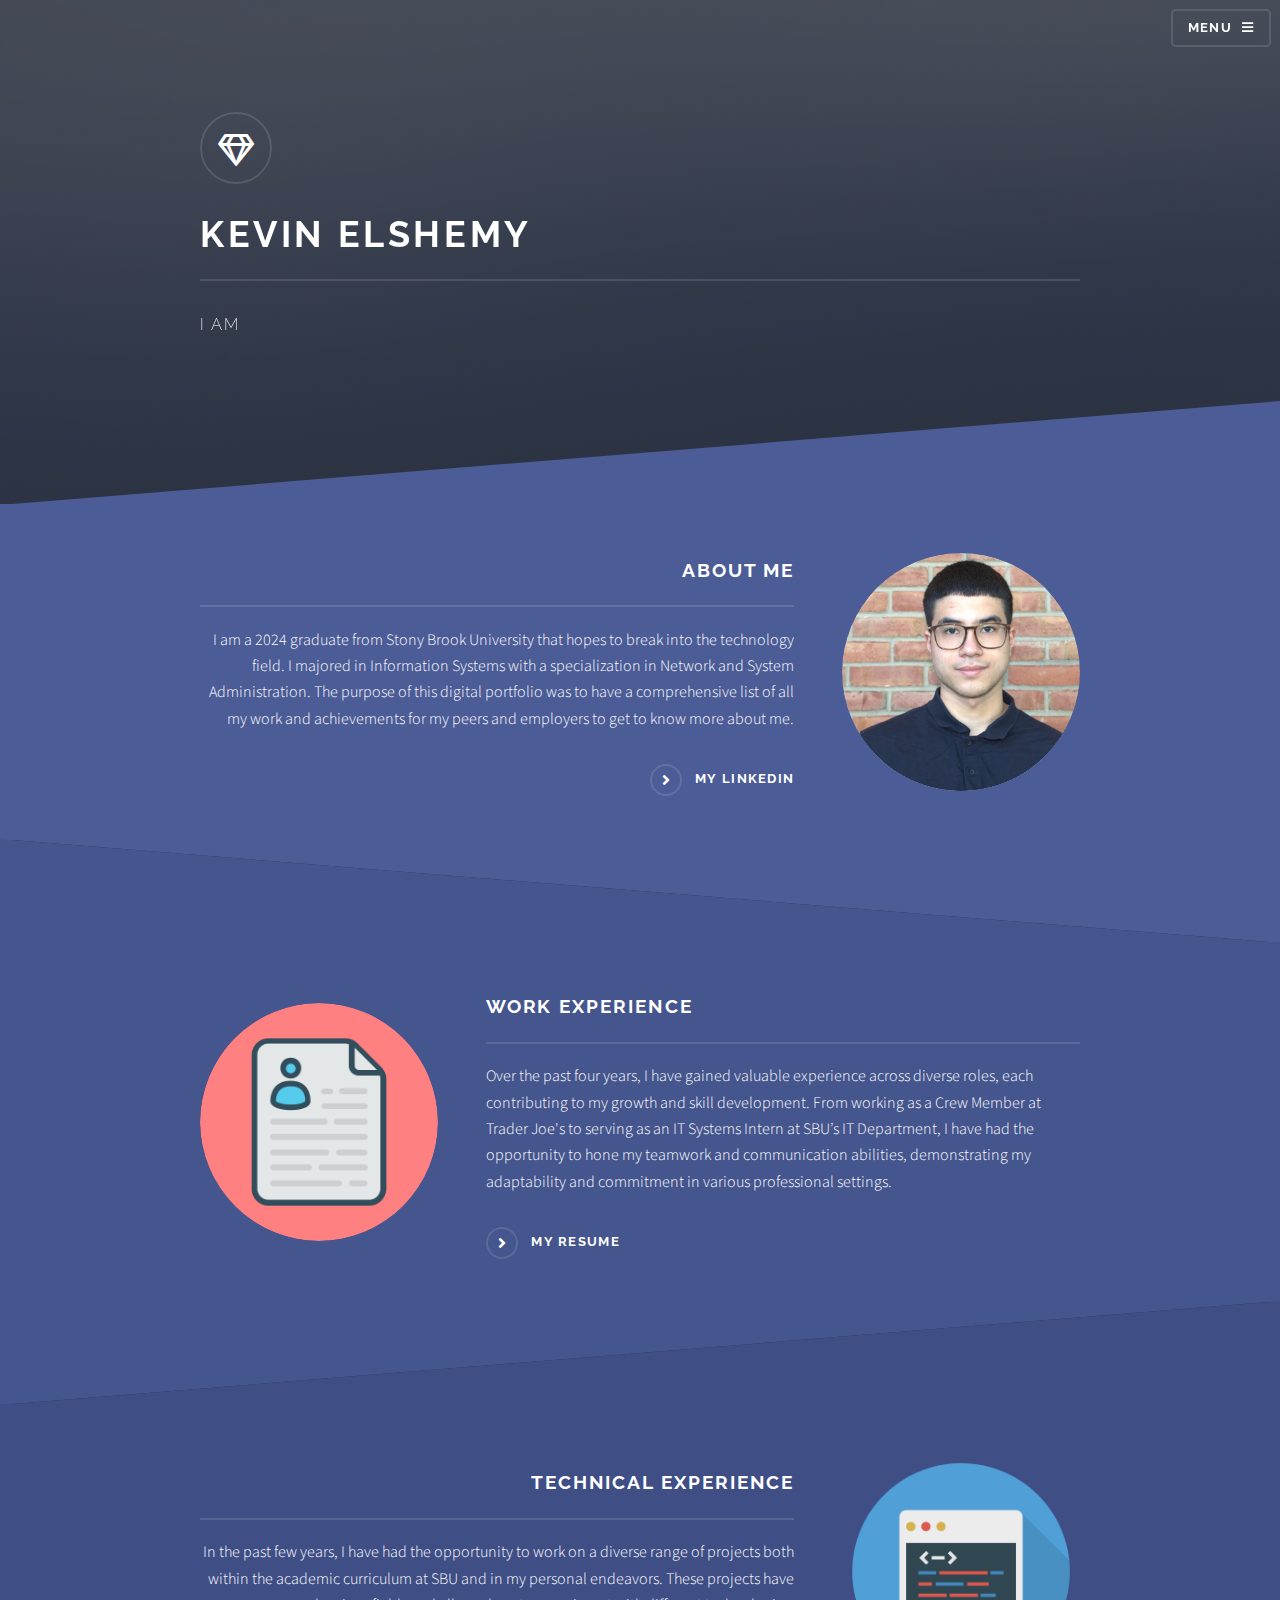
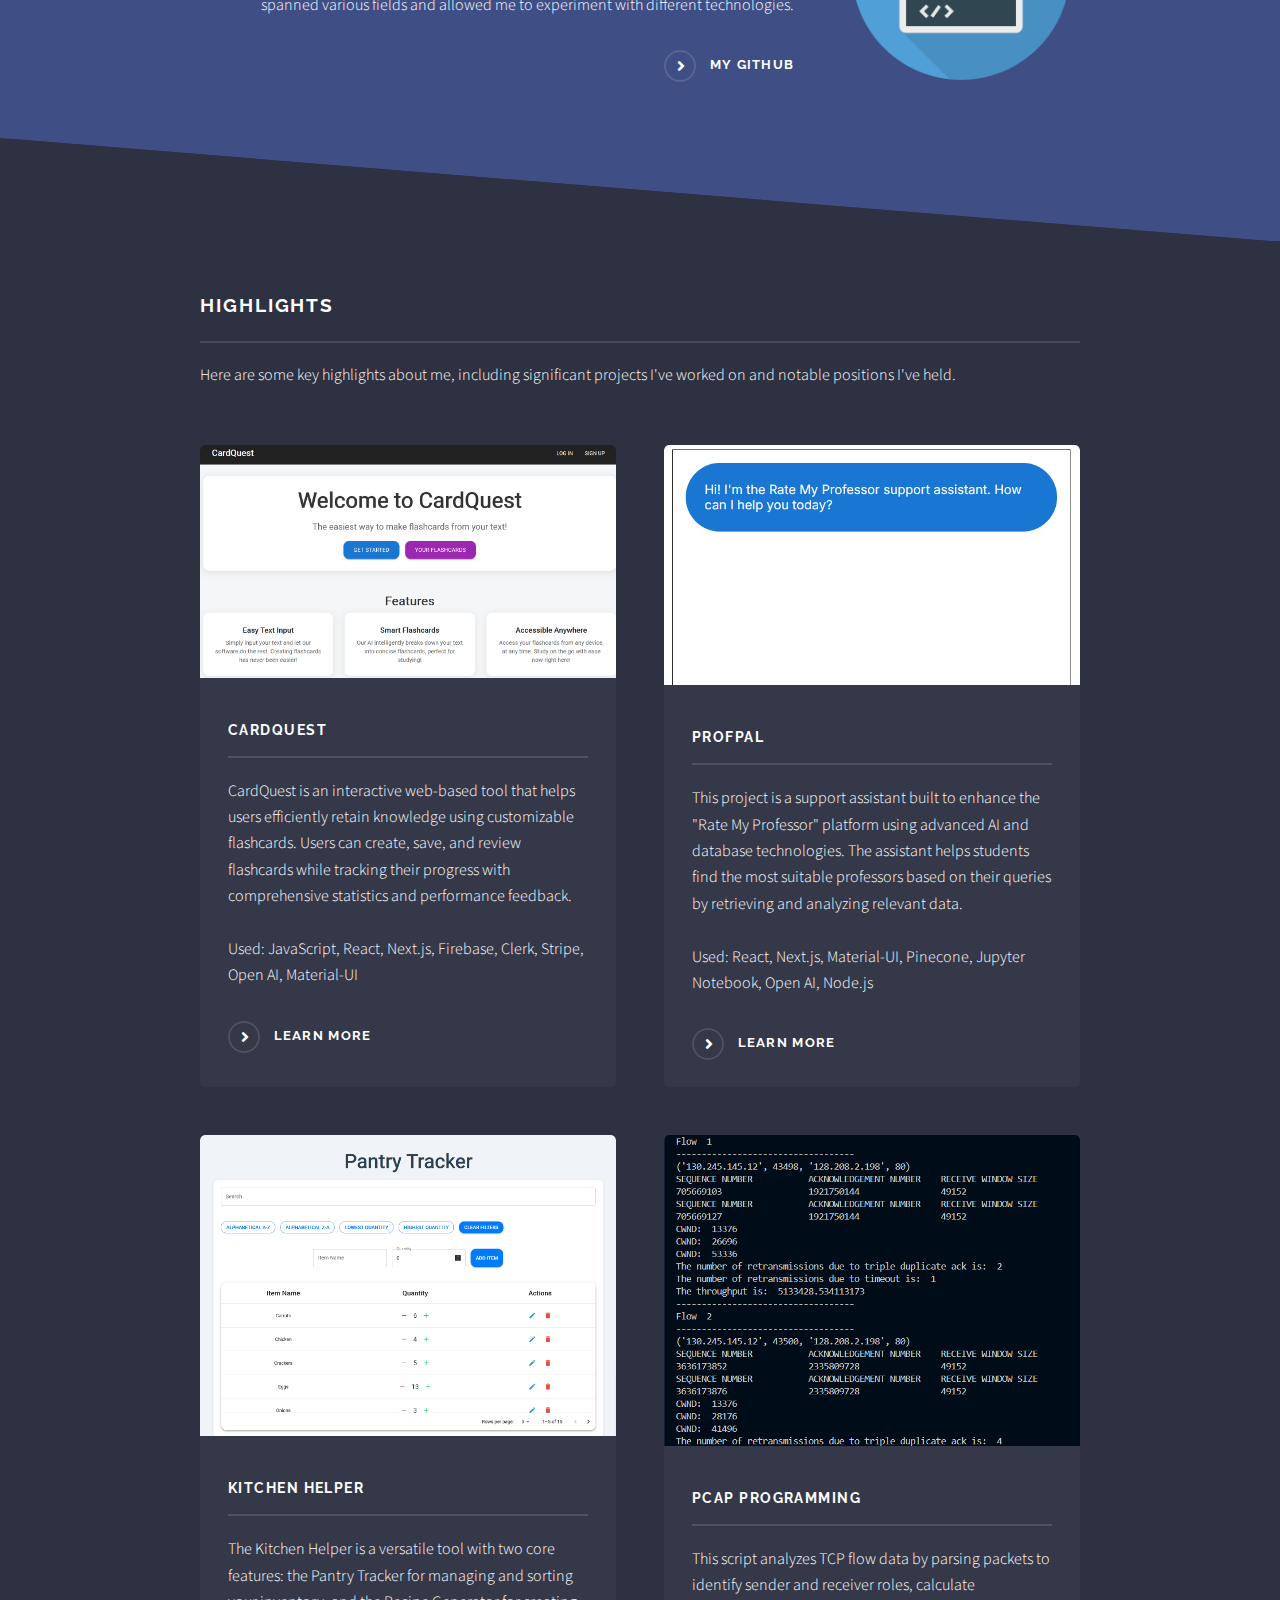
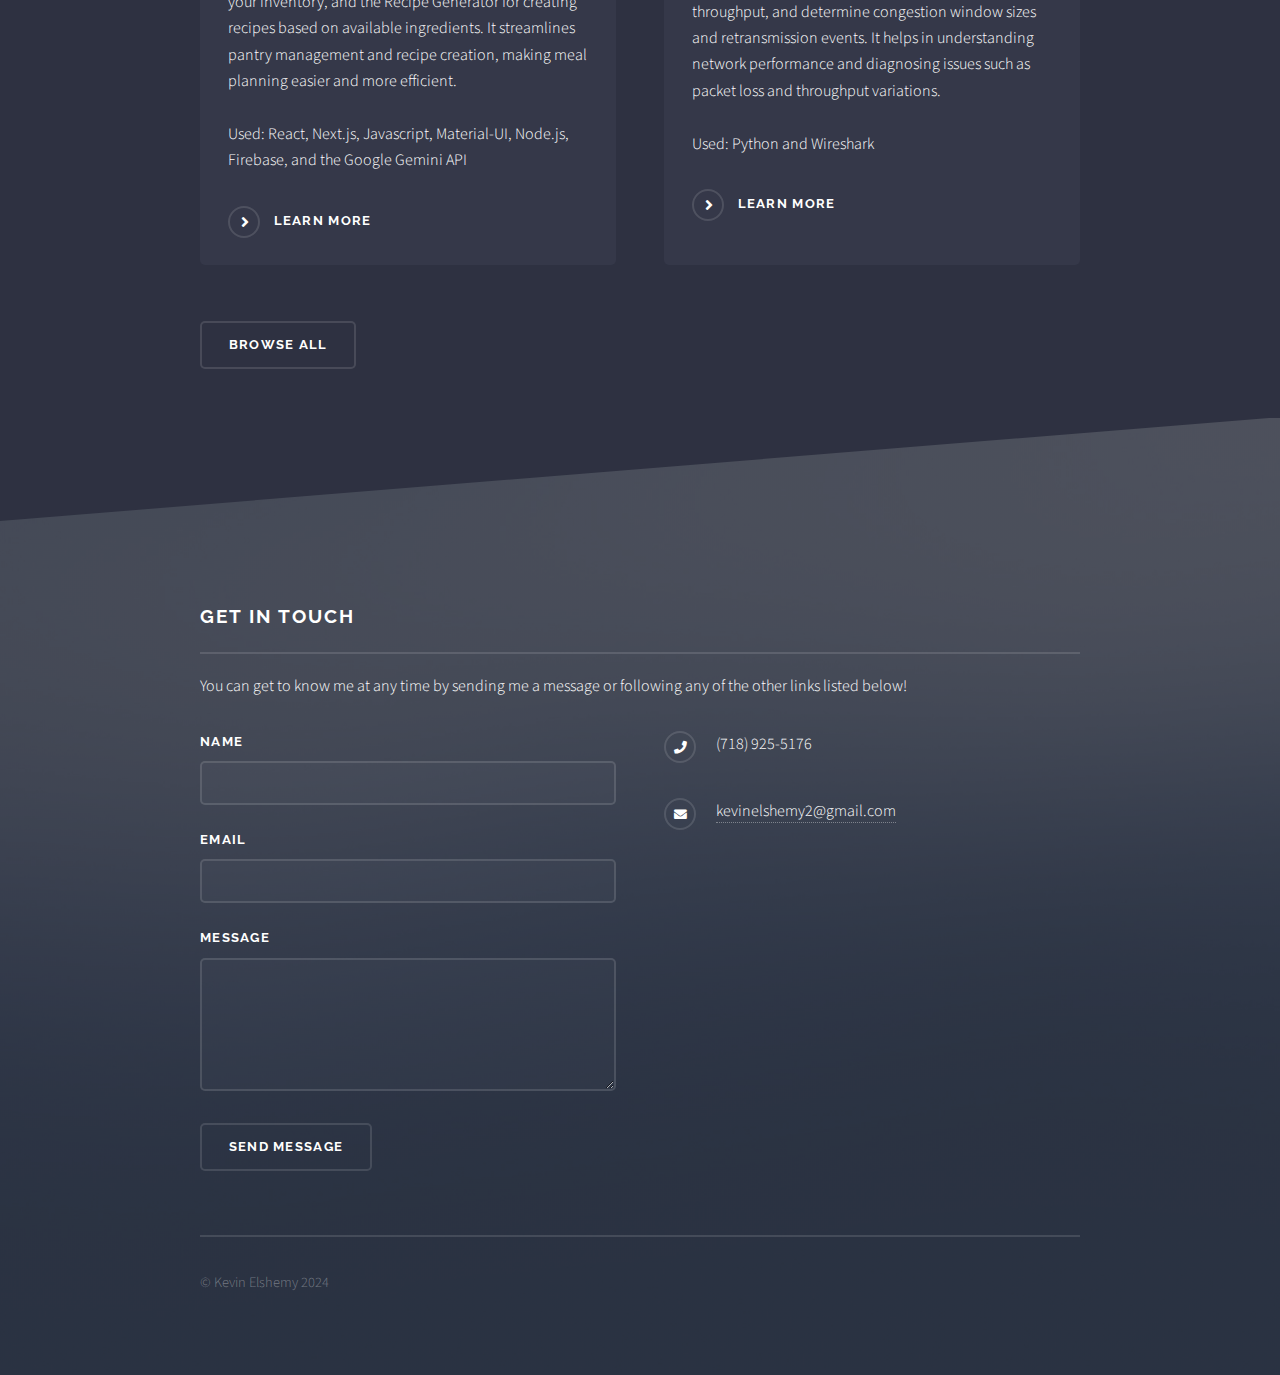
==== commit 3c7a2238: "updated info" ====
--- a/index.html
+++ b/index.html
@@ -90,10 +90,32 @@
 									<section class="features">
 										<article class="hover-effect-article">
 											<span>
-												<a href="Internship Report.pdf" class="image"><img src="images/website ss 2.png" alt="" /></a>
-												<h3 class="major">IT Systems Intern @ SBUIT Dept.</h3>
-												<p>In my role, I delivered comprehensive technical support to faculty, staff, and students, addressing hardware, software, and network issues with efficiency and clarity. I was responsible for installing, configuring, and maintaining computer hardware, and resolved various software and compatibility problems.<br><br><br></p>
-												<a href="Internship Report.pdf" class="special">Learn more</a>
+												<a href="https://card-quest-gamma.vercel.app/" class="image"><img src="images/CardQuest.png" alt="" /></a>
+												<h3 class="major">CardQuest</h3>
+												<p>CardQuest is an interactive web-based tool that helps users efficiently retain knowledge using customizable flashcards. Users can create, save, and review flashcards while tracking their progress with comprehensive statistics and performance feedback.<br><br>
+													Used: JavaScript, React, Next.js, Firebase, Clerk, Stripe, Open AI, Material-UI
+												</p>
+												<a href="https://github.com/kelshemy/CardQuest" class="special">Learn more</a>
+											</span>
+										</article>
+										<article class="hover-effect-article">
+											<span>
+												<a href="https://prof-pal.vercel.app/" class="image"><img src="images/profpal ss.png" alt="" /></a>
+												<h3 class="major">ProfPal</h3>
+												<p>This project is a support assistant built to enhance the "Rate My Professor" platform using advanced AI and database technologies. The assistant helps students find the most suitable professors based on their queries by retrieving and analyzing relevant data. <br><br>
+													Used: React, Next.js, Material-UI, Pinecone, Jupyter Notebook, Open AI, Node.js
+												</p>
+												<a href="https://github.com/kelshemy/ProfPal" class="special">Learn more</a>								
+											</span>
+										</article>
+										<article class="hover-effect-article">
+											<span>
+												<a href="https://kitchen-helper-murex.vercel.app/" class="image"><img src="images/pantry tracker ss.png" alt="" /></a>
+												<h3 class="major">Kitchen Helper</h3>
+												<p>The Kitchen Helper is a versatile tool with two core features: the Pantry Tracker for managing and sorting your inventory, and the Recipe Generator for creating recipes based on available ingredients. It streamlines pantry management and recipe creation, making meal planning easier and more efficient. <br><br>
+													Used: React, Next.js, Javascript, Material-UI, Node.js, Firebase, and the Google Gemini API
+												</p>
+												<a href="https://github.com/kelshemy/Kitchen-Helper" class="special">Learn more</a>
 											</span>
 										</article>
 										<article class="hover-effect-article">
@@ -104,23 +126,6 @@
 													Used: Python and Wireshark
 												</p>
 												<a href="https://github.com/kelshemy/pcap-programming" class="special">Learn more</a>
-											</span>
-										</article>
-										<article class="hover-effect-article">
-											<span>
-												<a href="https://www.traderjoes.com/home/careers/our-crew" class="image"><img src="images/website ss 4.jpg" alt="" /></a>
-												<h3 class="major">Crew Member @ Trader Joe's</h3>
-												<p>In this role, I showcased strong teamwork and communication skills by working closely with colleagues to ensure smooth and efficient store operations. I played a key role in inventory management, tracking product levels, conducting counts, and identifying restocking needs. Additionally, I adapted to a fast-paced environment by managing multiple tasks simultaneously and prioritizing responsibilities effectively.</p>
-												<a href="https://www.traderjoes.com/home/careers/our-crew" class="special">Learn more</a>
-											</span>
-										</article>
-										<article class="hover-effect-article">
-											<span>
-												<a href="https://github.com/kelshemy/kitchen-helper" class="image"><img src="images/pantry tracker ss.png" alt="" /></a>
-												<h3 class="major">Kitchen Helper</h3>
-												<p>The Kitchen Helper is a versatile tool with two core features: the Pantry Tracker for managing and sorting your inventory, and the Recipe Generator for creating recipes based on available ingredients. It streamlines pantry management and recipe creation, making meal planning easier and more efficient. <br><br>
-													Used: React, Next.js, Javascript, Material-UI, Node.js, Firebase, and the Google Gemini API</p>
-												<a href="https://github.com/kelshemy/kitchen-helper" class="special">Learn more</a>
 											</span>
 										</article>
 									</section>
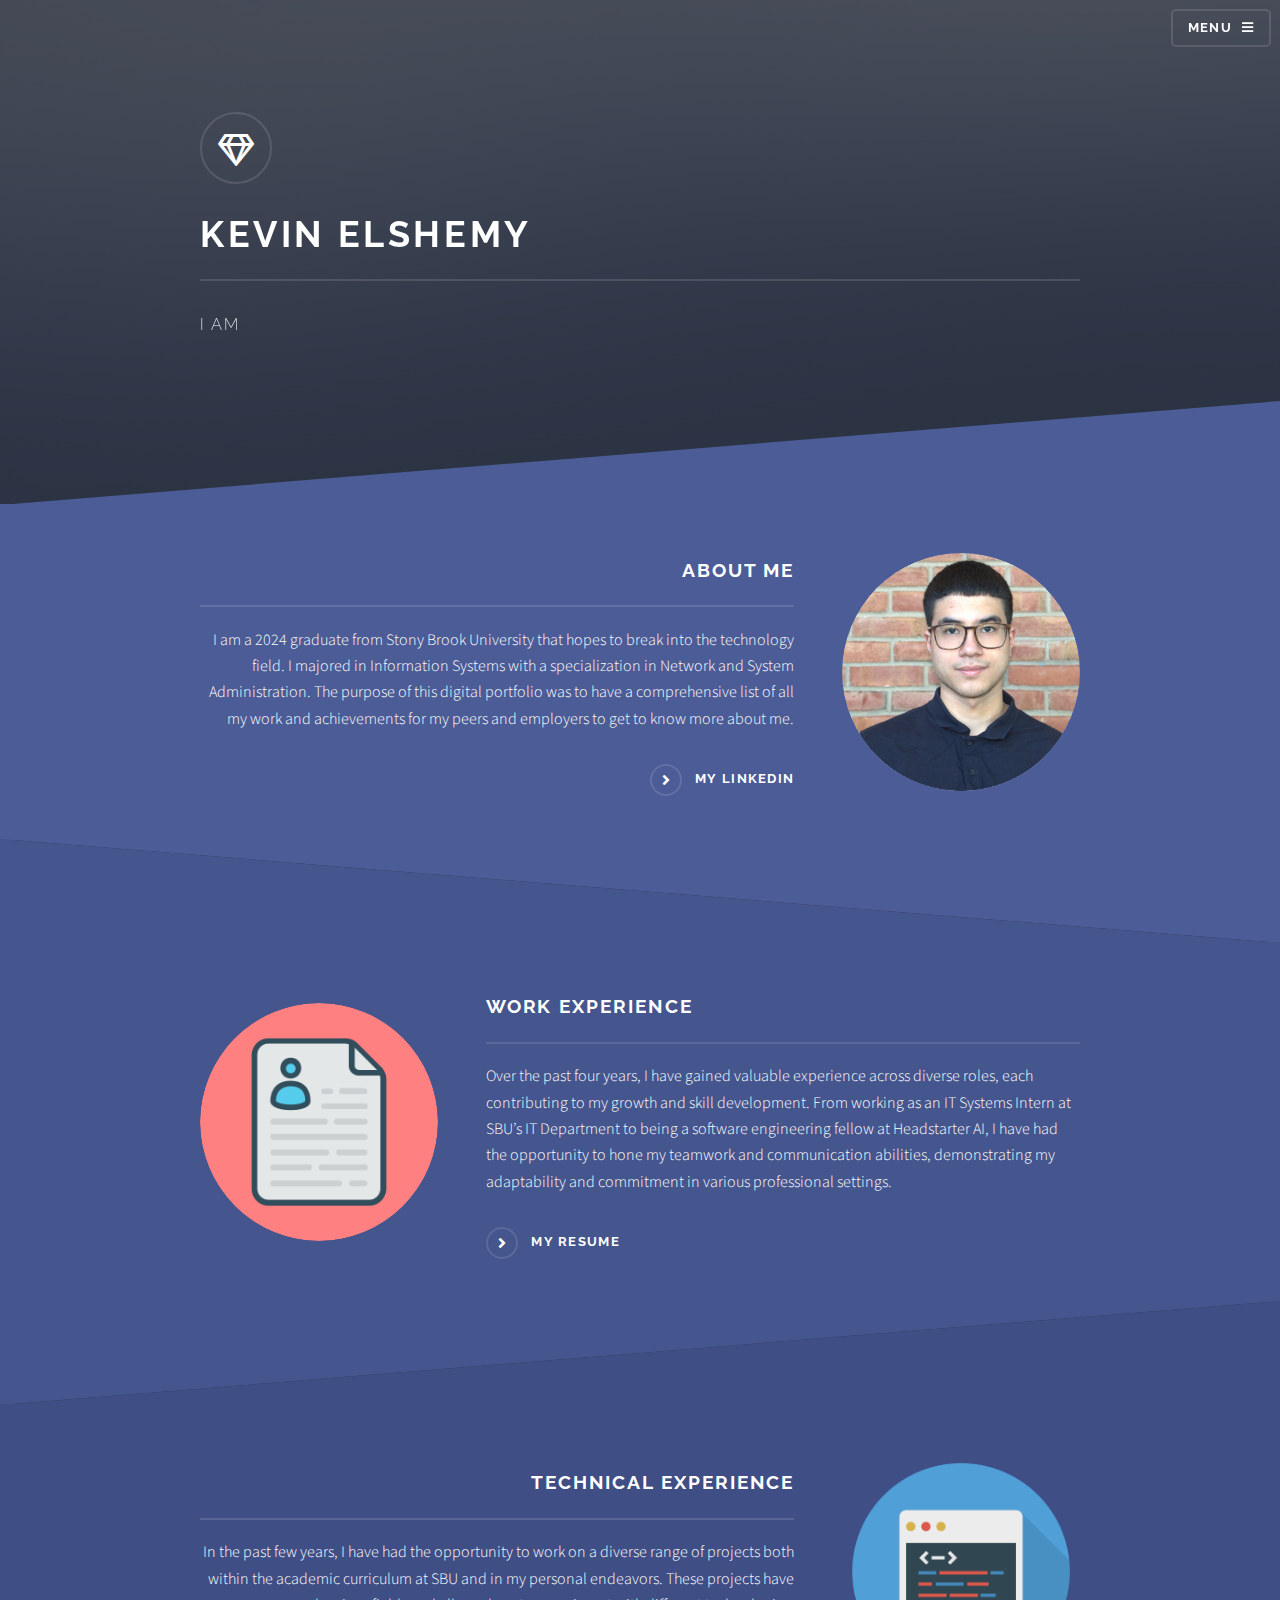
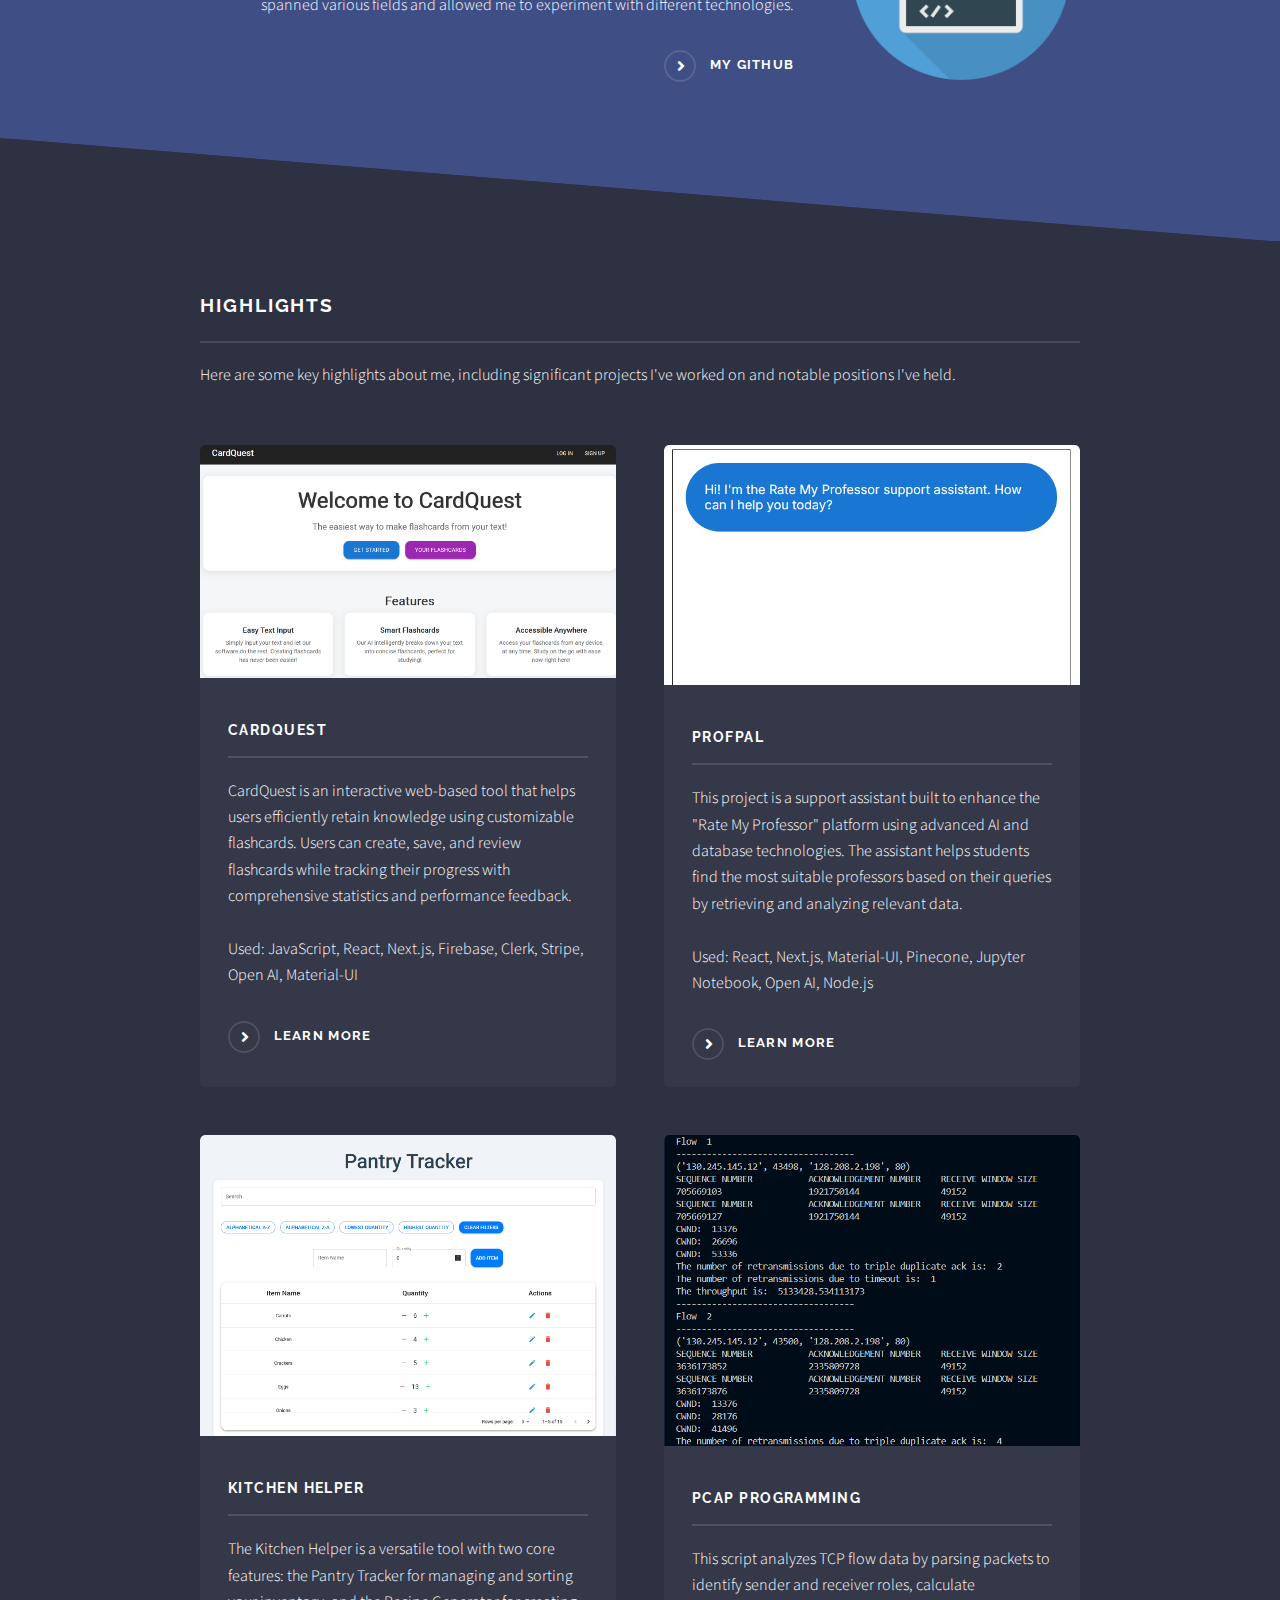
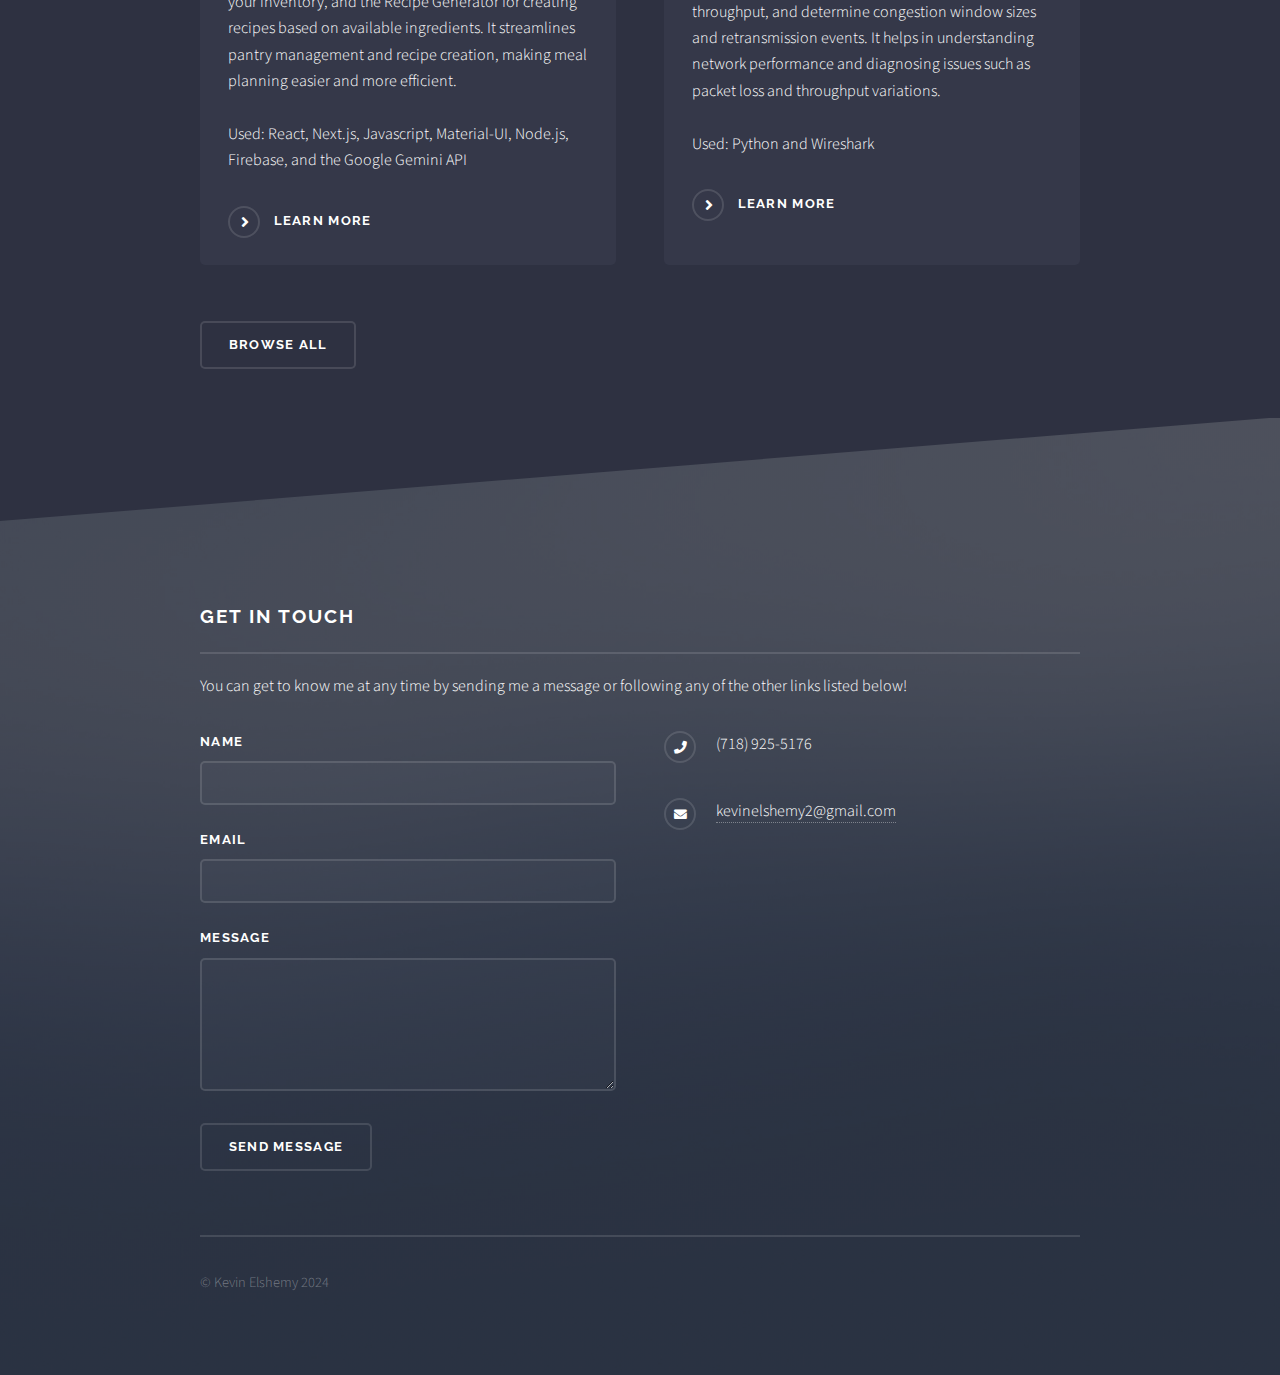
==== commit 91b0cb77: "updated info v2" ====
--- a/index.html
+++ b/index.html
@@ -61,11 +61,11 @@
 						<!-- Two -->
 							<section id="two" class="wrapper alt spotlight style2">
 								<div class="inner">
-									<a href="Resume.pdf" class="image"><img src="images/resume icon.png" alt="" /></a>
+									<a href="1020 Resume.pdf" class="image"><img src="images/resume icon.png" alt="" /></a>
 									<div class="content">
 										<h2 class="major">Work Experience</h2>
-										<p>Over the past four years, I have gained valuable experience across diverse roles, each contributing to my growth and skill development. From working as a Crew Member at Trader Joe's to serving as an IT Systems Intern at SBU’s IT Department, I have had the opportunity to hone my teamwork and communication abilities, demonstrating my adaptability and commitment in various professional settings.</p>
-										<a href="Resume.pdf" class="special">My Resume</a>
+										<p>Over the past four years, I have gained valuable experience across diverse roles, each contributing to my growth and skill development. From working as an IT Systems Intern at SBU’s IT Department to being a software engineering fellow at Headstarter AI, I have had the opportunity to hone my teamwork and communication abilities, demonstrating my adaptability and commitment in various professional settings.</p>
+										<a href="1020 Resume.pdf" class="special">My Resume</a>
 									</div>
 								</div>
 							</section>
